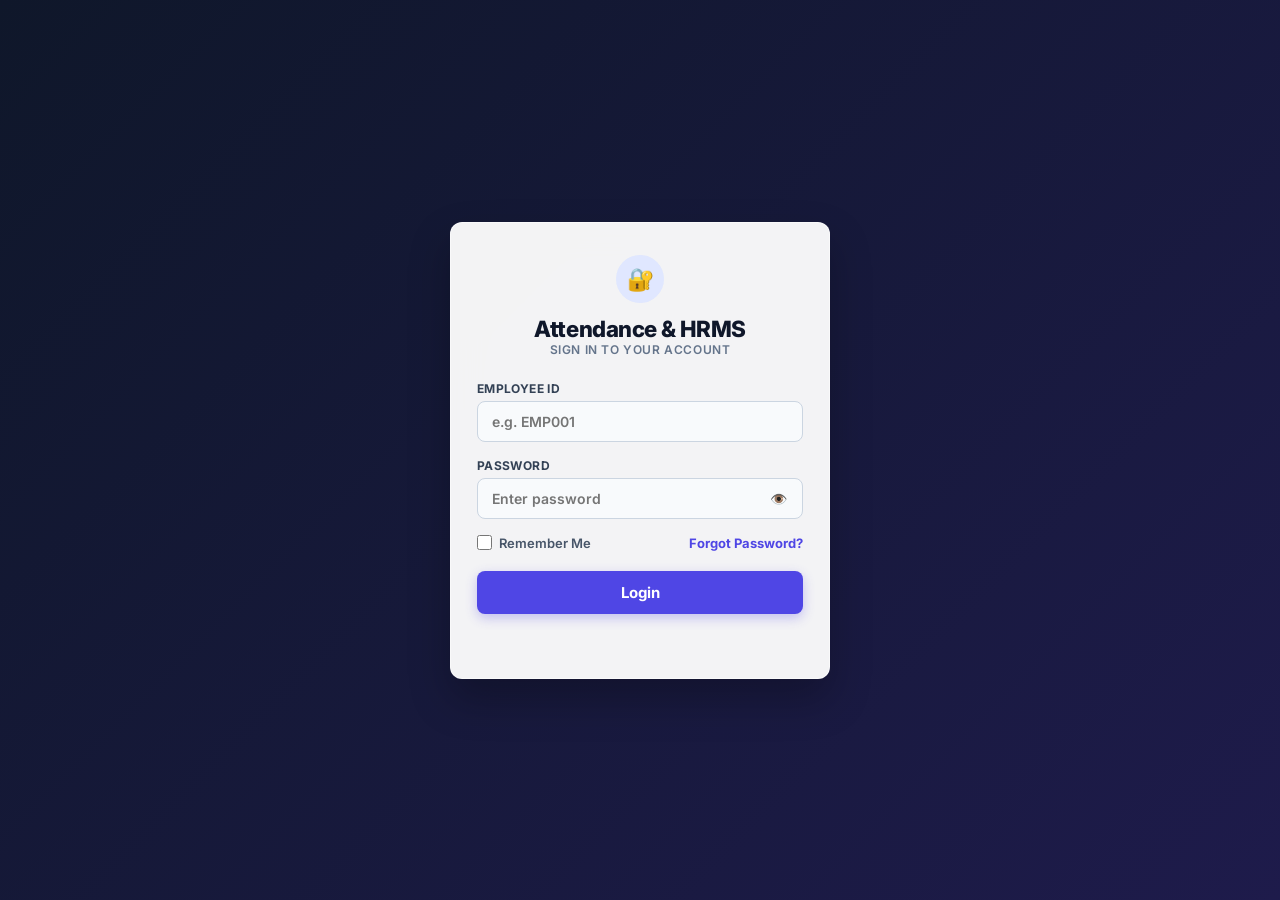
==== admin.html @ 5db26d99 "Update admin.html" ====
<!DOCTYPE html>
<html lang="en">
<head>
<meta charset="UTF-8">
<meta name="viewport" content="width=device-width, initial-scale=1.0">
<title>Admin Panel</title>

<style>
*{ margin:0; padding:0; box-sizing:border-box; font-family:'Segoe UI',sans-serif; }
html{ height:100%; background:#d7b8ff; }
body{
    min-height:100vh;
    display:flex;
    flex-direction:column;
    align-items:center;
    background: linear-gradient(135deg, #d7b8ff, #d8f8d8, #fff0c4);
    background-size: 200% 200%;
    animation: gradientMove 15s ease infinite;
    padding:20px;
}
@keyframes gradientMove {
    0% { background-position: 0% 50%; }
    50% { background-position: 100% 50%; }
    100% { background-position: 0% 50%; }
}

.top-nav {
    width: 100%;
    max-width: 1200px;
    margin: 0 auto 10px;
    display: flex;
    justify-content: center;
    gap: 12px;
    flex-wrap: wrap;
}
.top-nav a {
    text-decoration: none;
    padding: 10px 22px;
    border-radius: 8px;
    font-weight: 700;
    font-size: 15px;
    color: #13004a;
    background: rgba(255,255,255,0.5);
    border: 1px solid rgba(255,255,255,0.6);
}
.top-nav a.active, .top-nav a:hover { background: #13004a; color: #fff; }

.user-badge{
    text-align:center;
    max-width:1200px;
    margin:0 auto 14px;
    font-size:13px;
    font-weight:700;
    color:#13004a;
}
.logout-btn{
    margin-left:10px;
    background:#b71c1c;
    color:#fff;
    border:none;
    padding:5px 14px;
    border-radius:8px;
    font-weight:700;
    font-size:12px;
    cursor:pointer;
}
.logout-btn:hover{ background:#8e1515; }

.container{
    width:100%;
    max-width:1300px;
    background:rgba(255,255,255,0.22);
    backdrop-filter:blur(10px);
    -webkit-backdrop-filter:blur(10px);
    border:1px solid rgba(255,255,255,0.3);
    border-radius:12px;
    padding:30px;
    box-shadow:0 15px 35px rgba(0,0,0,0.1);
}

.title-row{
    display:flex;
    justify-content:space-between;
    align-items:center;
    flex-wrap:wrap;
    gap:12px;
    margin-bottom:22px;
}
.title{ font-size:2.2rem; font-weight:800; color:#13004a; }

.action-btns{ display:flex; gap:10px; flex-wrap:wrap; }
.action-btns button{
    background:rgba(255,255,255,0.6);
    border:1px solid rgba(255,255,255,0.8);
    color:#13004a;
    padding:9px 16px;
    border-radius:8px;
    font-weight:700;
    font-size:13px;
    cursor:pointer;
}
.action-btns button:hover{ background:rgba(255,255,255,0.9); }

.card{
    background: rgba(255,255,255,0.62);
    border-radius: 10px;
    padding: 18px;
    border: 1px solid rgba(255,255,255,0.4);
    margin-bottom: 18px;
}

.filter-row{
    display:flex;
    gap:14px;
    flex-wrap:wrap;
    align-items:end;
}
.filter-row .filter-field{ flex:1; min-width:180px; }
.filter-row label{ display:block; font-size:12px; font-weight:700; color:#4a4a63; margin-bottom:5px; }
.filter-row input{
    width:100%;
    background: rgba(255,255,255,0.75);
    border: 1px solid rgba(255,255,255,0.85);
    border-radius: 8px;
    padding: 10px 14px;
    font-size: 14px;
    font-weight:600;
    font-family:inherit;
}

.table-card{ padding:0; overflow:hidden; }
.table-wrap{ overflow-x:auto; padding: 14px 0 0; border-radius:8px; }
table{ width:100%; border-collapse:collapse; min-width:900px; border-radius:8px; }
thead tr{ background:#13004a; }
thead th{ color:#fff; font-size:12px; text-align:left; padding:12px 14px; white-space:nowrap; }
tbody td{ padding:10px 14px; font-size:13px; font-weight:600; color:#222; border-bottom:1px solid rgba(0,0,0,0.06); white-space:nowrap; }
tbody tr:hover{ background:rgba(255,255,255,0.5); }

.status-pill{ display:inline-block; padding:4px 12px; border-radius:8px; font-size:11px; font-weight:700; color:#fff; }
.status-pill.Present{ background:#2e7d32; }
.status-pill.Absent{ background:#d32f2f; }
.status-pill.Leave{ background:#ef6c00; }
.status-pill.Half-Day{ background:#0080ff; }
.status-pill.Holiday{ background:#6a1b9a; }
.status-pill.Week-off{ background:#0097a7; }

.row-btn{
    border:none;
    padding:6px 12px;
    border-radius:6px;
    font-size:11px;
    font-weight:700;
    cursor:pointer;
    margin-right:6px;
}
.row-btn.edit{ background:#0288d1; color:#fff; }
.row-btn.delete{ background:#c62828; color:#fff; }
.row-btn.edit:hover{ background:#01579b; }
.row-btn.delete:hover{ background:#8e0000; }

.state-msg{ text-align:center; padding:40px 10px; font-size:15px; font-weight:700; color:#4a4a63; }
.state-msg.error{ color:#b71c1c; }

.modal-overlay{
    display:none;
    position:fixed; inset:0;
    background:rgba(0,0,0,0.45);
    align-items:center; justify-content:center;
    z-index:100;
    padding:20px;
}
.modal-overlay.open{ display:flex; }
.modal-box{
    background:#fff;
    border-radius:12px;
    padding:26px;
    width:100%;
    max-width:420px;
    box-shadow:0 20px 50px rgba(0,0,0,0.3);
}
.modal-box h3{ color:#13004a; margin-bottom:16px; }
.modal-field{ margin-bottom:14px; }
.modal-field label{ display:block; font-size:12px; font-weight:700; color:#4a4a63; margin-bottom:5px; }
.modal-field select, .modal-field input{
    width:100%;
    padding:10px 12px;
    border-radius:8px;
    border:1px solid #ccc;
    font-size:14px;
    font-family:inherit;
}
.modal-btns{ display:flex; gap:10px; margin-top:18px; }
.modal-btns button{
    flex:1;
    padding:11px;
    border-radius:8px;
    border:none;
    font-weight:700;
    cursor:pointer;
}
.modal-btns .save-btn{ background:#13004a; color:#fff; }
.modal-btns .cancel-btn{ background:#eee; color:#333; }

@media print{
    .top-nav, .user-badge, .action-btns, .filter-row, .row-btn { display:none !important; }
    body{ background:#fff !important; animation:none; }
    .container{ background:#fff !important; backdrop-filter:none; box-shadow:none; }
}
</style>
</head>
<body>

<script src="auth.js"></script>
<script>
    const hrmsSession = hrmsRequireAuth(true);
</script>

<div class="top-nav">
    <a href="index.html">📝 Attendance Entry</a>
    <a href="history.html">📊 Attendance History</a>
    <a href="dashboard.html">🏠 Dashboard</a>
    <a href="profile.html">扰 Profile</a>
    <a href="admin.html" class="active admin-only">🛡️ Admin Panel</a>
</div>
<div id="userBadge" class="user-badge"></div>

<div class="container">
    <div class="title-row">
        <div class="title">Admin Panel — Complete Attendance</div>
        <div class="action-btns">
            <button onclick="loadAllRecords()">🔄 Refresh</button>
            <button onclick="downloadExcel()">⬇️ Download Excel</button>
            <button onclick="window.print()">🖨️ Download PDF</button>
        </div>
    </div>

    <div class="card">
        <div class="filter-row">
            <div class="filter-field">
                <label>Search Employee (Name or ID)</label>
                <input type="text" id="searchInput" placeholder="e.g. EMP001 or Rahul">
            </div>
            <div class="filter-field">
                <label>📅 Date</label>
                <input type="date" id="dateFilter">
            </div>
            <div class="filter-field">
                <label>📆 Month</label>
                <input type="month" id="monthFilter">
            </div>
        </div>
    </div>

    <div class="card table-card">
        <div id="stateMsg" class="state-msg">Loading attendance records...</div>
        <div class="table-wrap" id="tableWrap" style="display:none;">
            <table>
                <thead>
                    <tr>
                        <th>Date</th><th>Employee</th><th>Status</th><th>In</th><th>Out</th>
                        <th>Hours</th><th>OT</th><th>Late</th><th>Remarks</th><th>Actions</th>
                    </tr>
                </thead>
                <tbody id="tableBody"></tbody>
            </table>
        </div>
    </div>
</div>

<div class="modal-overlay" id="editModal">
    <div class="modal-box">
        <h3>Edit Attendance</h3>
        <div class="modal-field">
            <label>Status</label>
            <select id="editStatus">
                <option>Present</option>
                <option>Absent</option>
                <option>Leave</option>
                <option>Half-Day</option>
                <option>Week-off</option>
                <option>Holiday</option>
            </select>
        </div>
        <div class="modal-field">
            <label>In Time (e.g. 09:30 AM)</label>
            <input type="text" id="editInTime" placeholder="09:30 AM">
        </div>
        <div class="modal-field">
            <label>Out Time (e.g. 06:30 PM)</label>
            <input type="text" id="editOutTime" placeholder="06:30 PM">
        </div>
        <div class="modal-field">
            <label>Remarks</label>
            <input type="text" id="editRemarks" placeholder="Optional">
        </div>
        <div class="modal-btns">
            <button class="cancel-btn" onclick="closeEditModal()">Cancel</button>
            <button class="save-btn" onclick="saveEdit()">Save Changes</button>
        </div>
    </div>
</div>

<script>
const APPS_SCRIPT_URL = "https://script.google.com/macros/s/AKfycbzba_45MV6qR9dJ3zSS9dH78zJ_b9AqqhjPbzmgHk9XsQrr--raUmehkkiyspnOs6pSBw/exec";

let allRecords = [];
let editingRecordId = null;

function loadAllRecords(){
    const stateMsg = document.getElementById('stateMsg');
    const tableWrap = document.getElementById('tableWrap');

    if(!APPS_SCRIPT_URL || APPS_SCRIPT_URL.includes("PASTE_YOUR")){
        stateMsg.textContent = "Apps Script URL set nahi hai — admin.html ke top mein APPS_SCRIPT_URL update karo.";
        stateMsg.classList.add('error');
        stateMsg.style.display = 'block';
        tableWrap.style.display = 'none';
        return;
    }

    stateMsg.textContent = "Loading attendance records...";
    stateMsg.classList.remove('error');
    stateMsg.style.display = 'block';
    tableWrap.style.display = 'none';

    fetch(`${APPS_SCRIPT_URL}?action=list`)
        .then(res => res.json())
        .then(json => {
            if(json.result !== "success") throw new Error(json.message || "Unknown error");
            allRecords = json.records || [];
            applyFilters();
        })
        .catch(err => {
            stateMsg.textContent = "❌ Data load nahi ho paya.";
            stateMsg.classList.add('error');
            stateMsg.style.display = 'block';
            tableWrap.style.display = 'none';
            console.error(err);
        });
}

function ddmmyyyyToISO(str){
    if(!str) return "";
    const parts = str.split('-');
    if(parts.length !== 3) return "";
    return `${parts[2]}-${parts[1]}-${parts[0]}`;
}

function applyFilters(){
    const search = document.getElementById('searchInput').value.trim().toLowerCase();
    const dateFilterVal = document.getElementById('dateFilter').value;
    const monthFilterVal = document.getElementById('monthFilter').value;

    const filtered = allRecords.filter(r => {
        const isoDate = ddmmyyyyToISO(r.date);
        if(search){
            const hay = `${r.employeeId} ${r.employeeName}`.toLowerCase();
            if(!hay.includes(search)) return false;
        }
        if(dateFilterVal && isoDate !== dateFilterVal) return false;
        if(monthFilterVal && !isoDate.startsWith(monthFilterVal)) return false;
        return true;
    });

    renderTable(filtered);
}

function renderTable(records){
    const stateMsg = document.getElementById('stateMsg');
    const tableWrap = document.getElementById('tableWrap');
    const tbody = document.getElementById('tableBody');

    if(records.length === 0){
        stateMsg.textContent = "Koi record nahi mila.";
        stateMsg.classList.remove('error');
        stateMsg.style.display = 'block';
        tableWrap.style.display = 'none';
        return;
    }

    stateMsg.style.display = 'none';
    tableWrap.style.display = 'block';

    const sorted = [...records].sort((a,b) => ddmmyyyyToISO(b.date).localeCompare(ddmmyyyyToISO(a.date)));

    tbody.innerHTML = sorted.map(r => {
        const statusClass = (r.status || "").replace('/', '-');
        return `<tr>
            <td>${r.date || '-'}</td>
            <td>${r.employeeName || '-'} <span style="opacity:.6;">(${r.employeeId || '-'})</span></td>
            <td><span class="status-pill ${statusClass}">${r.status || '-'}</span></td>
            <td>${r.inTime || '-'}</td>
            <td>${r.outTime || '-'}</td>
            <td>${r.workingHours || 0}</td>
            <td>${r.overtime || 0}</td>
            <td>${r.lateMinutes || 0}</td>
            <td>${r.remarks || '-'}</td>
            <td>
                <button class="row-btn edit" onclick="openEditModal('${r.recordId}')">Edit</button>
                <button class="row-btn delete" onclick="deleteRecord('${r.recordId}')">Delete</button>
            </td>
        </tr>`;
    }).join('');
}

function openEditModal(recordId){
    const rec = allRecords.find(r => r.recordId === recordId);
    if(!rec) return;
    editingRecordId = recordId;
    document.getElementById('editStatus').value = rec.status || "Present";
    document.getElementById('editInTime').value = rec.inTime || "";
    document.getElementById('editOutTime').value = rec.outTime || "";
    document.getElementById('editRemarks').value = rec.remarks || "";
    document.getElementById('editModal').classList.add('open');
}

function closeEditModal(){
    document.getElementById('editModal').classList.remove('open');
    editingRecordId = null;
}

function saveEdit(){
    const password = prompt("Confirm your Admin password to save changes:");
    if(!password) return;

    const payload = {
        action: 'updateAttendance',
        recordId: editingRecordId,
        status: document.getElementById('editStatus').value,
        inTime: document.getElementById('editInTime').value.trim(),
        outTime: document.getElementById('editOutTime').value.trim(),
        remarks: document.getElementById('editRemarks').value.trim(),
        requesterId: hrmsSession.employeeId,
        requesterPassword: password
    };

    fetch(APPS_SCRIPT_URL, { method: 'POST', body: JSON.stringify(payload) })
        .then(res => res.json())
        .then(json => {
            if(json.result !== "success"){
                alert(json.message || "Update failed");
                return;
            }
            closeEditModal();
            loadAllRecords();
        })
        .catch(err => { alert("Request failed — check internet/URL."); console.error(err); });
}

function deleteRecord(recordId){
    if(!confirm("Ye attendance record permanently delete karna hai?")) return;
    const password = prompt("Confirm your Admin password to delete:");
    if(!password) return;

    const payload = {
        action: 'deleteAttendance',
        recordId: recordId,
        requesterId: hrmsSession.employeeId,
        requesterPassword: password
    };

    fetch(APPS_SCRIPT_URL, { method: 'POST', body: JSON.stringify(payload) })
        .then(res => res.json())
        .then(json => {
            if(json.result !== "success"){
                alert(json.message || "Delete failed");
                return;
            }
            loadAllRecords();
        })
        .catch(err => { alert("Request failed — check internet/URL."); console.error(err); });
}

function downloadExcel(){
    const headers = ["Date","Employee ID","Employee Name","Status","In Time","Out Time","Working Hours","OT","Late (min)","Remarks"];
    const rows = allRecords.map(r => [r.date, r.employeeId, r.employeeName, r.status, r.inTime, r.outTime, r.workingHours, r.overtime, r.lateMinutes, r.remarks]);

    let csv = headers.join(",") + "\n";
    rows.forEach(row => {
        csv += row.map(v => `"${(v ?? '').toString().replace(/"/g,'""')}"`).join(",") + "\n";
    });

    const blob = new Blob([csv], { type: 'text/csv;charset=utf-8;' });
    const link = document.createElement('a');
    link.href = URL.createObjectURL(blob);
    link.download = `attendance_export_${new Date().toISOString().slice(0,10)}.csv`;
    link.click();
}

document.getElementById('searchInput').addEventListener('input', applyFilters);
document.getElementById('dateFilter').addEventListener('change', applyFilters);
document.getElementById('monthFilter').addEventListener('change', applyFilters);

if(hrmsSession) loadAllRecords();
</script>

</body>
</html>
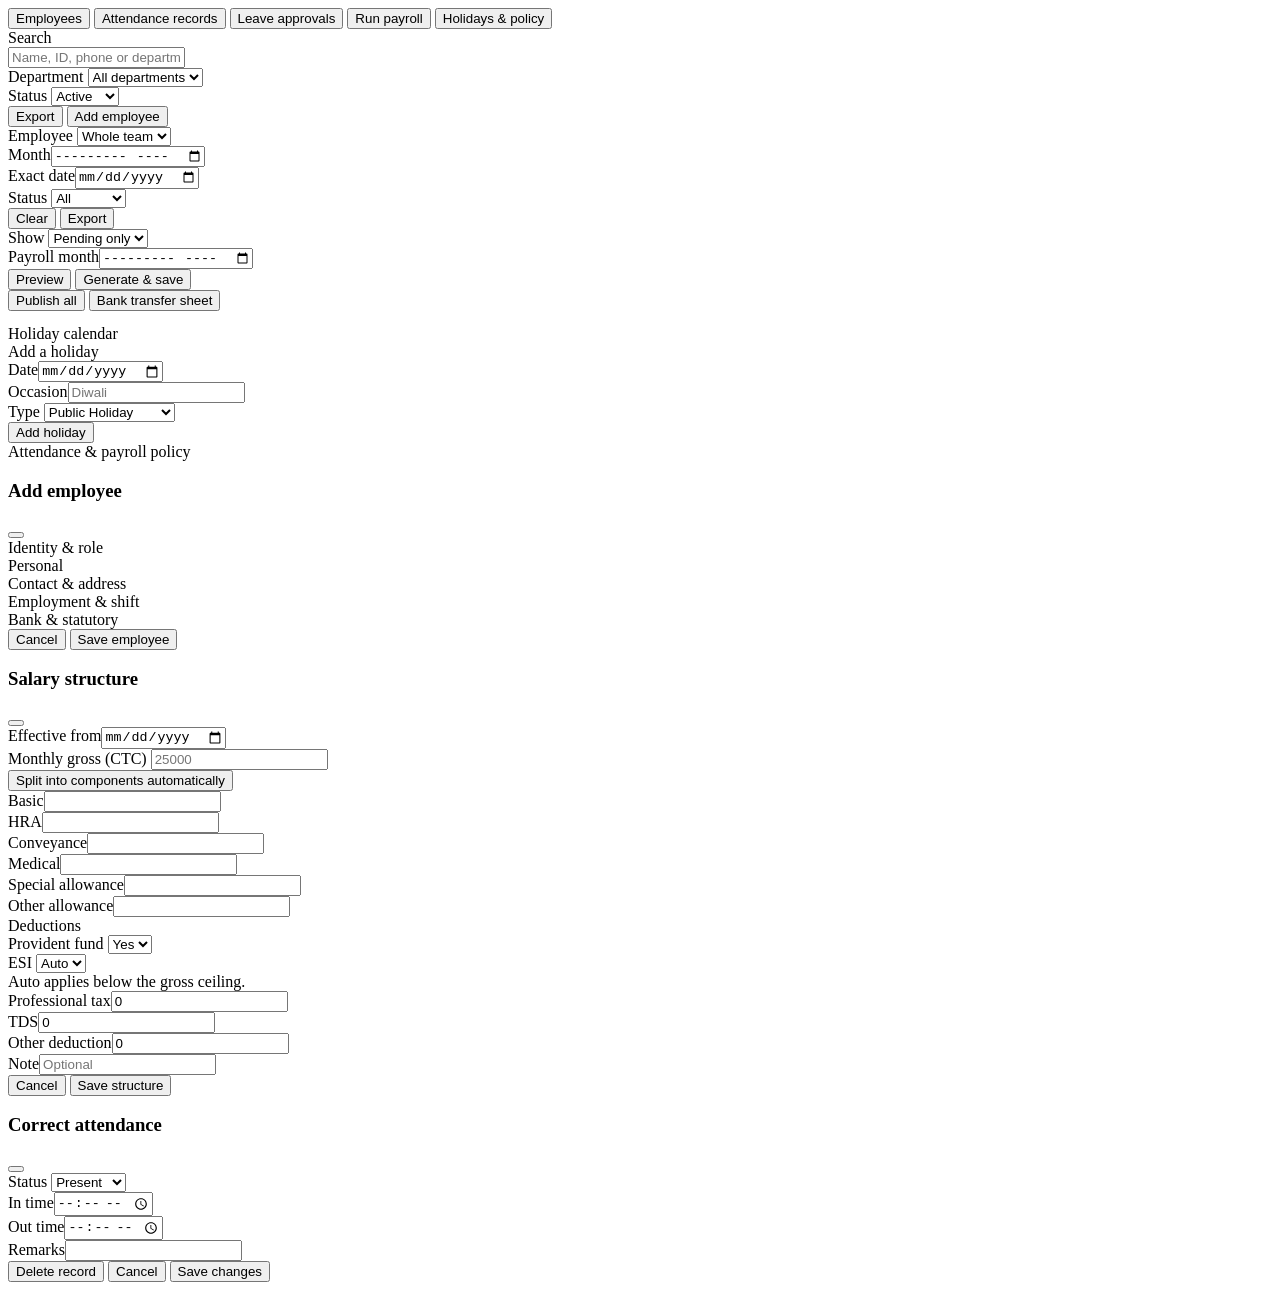
==== commit e659aaf7: "Add files via upload" ====
--- a/admin.html
+++ b/admin.html
@@ -2,497 +2,909 @@
 <html lang="en">
 <head>
 <meta charset="UTF-8">
-<meta name="viewport" content="width=device-width, initial-scale=1.0">
-<title>Admin Panel</title>
-
-<style>
-*{ margin:0; padding:0; box-sizing:border-box; font-family:'Segoe UI',sans-serif; }
-html{ height:100%; background:#d7b8ff; }
-body{
-    min-height:100vh;
-    display:flex;
-    flex-direction:column;
-    align-items:center;
-    background: linear-gradient(135deg, #d7b8ff, #d8f8d8, #fff0c4);
-    background-size: 200% 200%;
-    animation: gradientMove 15s ease infinite;
-    padding:20px;
-}
-@keyframes gradientMove {
-    0% { background-position: 0% 50%; }
-    50% { background-position: 100% 50%; }
-    100% { background-position: 0% 50%; }
-}
-
-.top-nav {
-    width: 100%;
-    max-width: 1200px;
-    margin: 0 auto 10px;
-    display: flex;
-    justify-content: center;
-    gap: 12px;
-    flex-wrap: wrap;
-}
-.top-nav a {
-    text-decoration: none;
-    padding: 10px 22px;
-    border-radius: 8px;
-    font-weight: 700;
-    font-size: 15px;
-    color: #13004a;
-    background: rgba(255,255,255,0.5);
-    border: 1px solid rgba(255,255,255,0.6);
-}
-.top-nav a.active, .top-nav a:hover { background: #13004a; color: #fff; }
-
-.user-badge{
-    text-align:center;
-    max-width:1200px;
-    margin:0 auto 14px;
-    font-size:13px;
-    font-weight:700;
-    color:#13004a;
-}
-.logout-btn{
-    margin-left:10px;
-    background:#b71c1c;
-    color:#fff;
-    border:none;
-    padding:5px 14px;
-    border-radius:8px;
-    font-weight:700;
-    font-size:12px;
-    cursor:pointer;
-}
-.logout-btn:hover{ background:#8e1515; }
-
-.container{
-    width:100%;
-    max-width:1300px;
-    background:rgba(255,255,255,0.22);
-    backdrop-filter:blur(10px);
-    -webkit-backdrop-filter:blur(10px);
-    border:1px solid rgba(255,255,255,0.3);
-    border-radius:12px;
-    padding:30px;
-    box-shadow:0 15px 35px rgba(0,0,0,0.1);
-}
-
-.title-row{
-    display:flex;
-    justify-content:space-between;
-    align-items:center;
-    flex-wrap:wrap;
-    gap:12px;
-    margin-bottom:22px;
-}
-.title{ font-size:2.2rem; font-weight:800; color:#13004a; }
-
-.action-btns{ display:flex; gap:10px; flex-wrap:wrap; }
-.action-btns button{
-    background:rgba(255,255,255,0.6);
-    border:1px solid rgba(255,255,255,0.8);
-    color:#13004a;
-    padding:9px 16px;
-    border-radius:8px;
-    font-weight:700;
-    font-size:13px;
-    cursor:pointer;
-}
-.action-btns button:hover{ background:rgba(255,255,255,0.9); }
-
-.card{
-    background: rgba(255,255,255,0.62);
-    border-radius: 10px;
-    padding: 18px;
-    border: 1px solid rgba(255,255,255,0.4);
-    margin-bottom: 18px;
-}
-
-.filter-row{
-    display:flex;
-    gap:14px;
-    flex-wrap:wrap;
-    align-items:end;
-}
-.filter-row .filter-field{ flex:1; min-width:180px; }
-.filter-row label{ display:block; font-size:12px; font-weight:700; color:#4a4a63; margin-bottom:5px; }
-.filter-row input{
-    width:100%;
-    background: rgba(255,255,255,0.75);
-    border: 1px solid rgba(255,255,255,0.85);
-    border-radius: 8px;
-    padding: 10px 14px;
-    font-size: 14px;
-    font-weight:600;
-    font-family:inherit;
-}
-
-.table-card{ padding:0; overflow:hidden; }
-.table-wrap{ overflow-x:auto; padding: 14px 0 0; border-radius:8px; }
-table{ width:100%; border-collapse:collapse; min-width:900px; border-radius:8px; }
-thead tr{ background:#13004a; }
-thead th{ color:#fff; font-size:12px; text-align:left; padding:12px 14px; white-space:nowrap; }
-tbody td{ padding:10px 14px; font-size:13px; font-weight:600; color:#222; border-bottom:1px solid rgba(0,0,0,0.06); white-space:nowrap; }
-tbody tr:hover{ background:rgba(255,255,255,0.5); }
-
-.status-pill{ display:inline-block; padding:4px 12px; border-radius:8px; font-size:11px; font-weight:700; color:#fff; }
-.status-pill.Present{ background:#2e7d32; }
-.status-pill.Absent{ background:#d32f2f; }
-.status-pill.Leave{ background:#ef6c00; }
-.status-pill.Half-Day{ background:#0080ff; }
-.status-pill.Holiday{ background:#6a1b9a; }
-.status-pill.Week-off{ background:#0097a7; }
-
-.row-btn{
-    border:none;
-    padding:6px 12px;
-    border-radius:6px;
-    font-size:11px;
-    font-weight:700;
-    cursor:pointer;
-    margin-right:6px;
-}
-.row-btn.edit{ background:#0288d1; color:#fff; }
-.row-btn.delete{ background:#c62828; color:#fff; }
-.row-btn.edit:hover{ background:#01579b; }
-.row-btn.delete:hover{ background:#8e0000; }
-
-.state-msg{ text-align:center; padding:40px 10px; font-size:15px; font-weight:700; color:#4a4a63; }
-.state-msg.error{ color:#b71c1c; }
-
-.modal-overlay{
-    display:none;
-    position:fixed; inset:0;
-    background:rgba(0,0,0,0.45);
-    align-items:center; justify-content:center;
-    z-index:100;
-    padding:20px;
-}
-.modal-overlay.open{ display:flex; }
-.modal-box{
-    background:#fff;
-    border-radius:12px;
-    padding:26px;
-    width:100%;
-    max-width:420px;
-    box-shadow:0 20px 50px rgba(0,0,0,0.3);
-}
-.modal-box h3{ color:#13004a; margin-bottom:16px; }
-.modal-field{ margin-bottom:14px; }
-.modal-field label{ display:block; font-size:12px; font-weight:700; color:#4a4a63; margin-bottom:5px; }
-.modal-field select, .modal-field input{
-    width:100%;
-    padding:10px 12px;
-    border-radius:8px;
-    border:1px solid #ccc;
-    font-size:14px;
-    font-family:inherit;
-}
-.modal-btns{ display:flex; gap:10px; margin-top:18px; }
-.modal-btns button{
-    flex:1;
-    padding:11px;
-    border-radius:8px;
-    border:none;
-    font-weight:700;
-    cursor:pointer;
-}
-.modal-btns .save-btn{ background:#13004a; color:#fff; }
-.modal-btns .cancel-btn{ background:#eee; color:#333; }
-
-@media print{
-    .top-nav, .user-badge, .action-btns, .filter-row, .row-btn { display:none !important; }
-    body{ background:#fff !important; animation:none; }
-    .container{ background:#fff !important; backdrop-filter:none; box-shadow:none; }
-}
-</style>
+<meta name="viewport" content="width=device-width, initial-scale=1">
+<title>Administration — OmNettwear HRMS</title>
+<link rel="preconnect" href="https://fonts.gstatic.com" crossorigin>
+<link href="https://fonts.googleapis.com/css2?family=Inter:wght@400;500;600;700&family=Plus+Jakarta+Sans:wght@600;700;800&family=IBM+Plex+Mono:wght@400;500;600&display=swap" rel="stylesheet">
+<link rel="stylesheet" href="assets/app.css">
 </head>
 <body>
 
-<script src="auth.js"></script>
+<div id="pageContent">
+  <div class="card">
+    <div class="tabs" id="tabs">
+      <button data-tab="people" class="active">Employees</button>
+      <button data-tab="records">Attendance records</button>
+      <button data-tab="approvals">Leave approvals <span class="count" id="apprCount" hidden></span></button>
+      <button data-tab="payrun">Run payroll</button>
+      <button data-tab="company">Holidays & policy</button>
+    </div>
+
+    <!-- ============ EMPLOYEES ============ -->
+    <div class="tab-panel active" id="tab-people">
+      <div class="card-body" style="border-bottom:1px solid var(--line)">
+        <div class="filters">
+          <div class="field" style="margin:0">
+            <label for="pSearch">Search</label>
+            <div class="search-box"><span id="pSearchIcon"></span>
+              <input type="text" id="pSearch" placeholder="Name, ID, phone or department"></div>
+          </div>
+          <div class="field" style="margin:0">
+            <label for="pDept">Department</label>
+            <select id="pDept"><option value="">All departments</option></select>
+          </div>
+          <div class="field" style="margin:0">
+            <label for="pStatus">Status</label>
+            <select id="pStatus"><option value="Active">Active</option><option value="Inactive">Inactive</option><option value="">All</option></select>
+          </div>
+          <div class="actions">
+            <button class="btn" id="pExport">Export</button>
+            <button class="btn btn-primary" id="pAdd">Add employee</button>
+          </div>
+        </div>
+      </div>
+      <div class="card-body tight" id="peopleList"></div>
+    </div>
+
+    <!-- ============ RECORDS ============ -->
+    <div class="tab-panel" id="tab-records">
+      <div class="card-body" style="border-bottom:1px solid var(--line)">
+        <div class="filters">
+          <div class="field" style="margin:0"><label for="rEmp">Employee</label>
+            <select id="rEmp"><option value="">Whole team</option></select></div>
+          <div class="field" style="margin:0"><label for="rMonth">Month</label><input type="month" id="rMonth"></div>
+          <div class="field" style="margin:0"><label for="rDate">Exact date</label><input type="date" id="rDate"></div>
+          <div class="field" style="margin:0"><label for="rStatus">Status</label>
+            <select id="rStatus"><option value="">All</option><option>Present</option><option>Half-Day</option>
+              <option>Leave</option><option>Absent</option><option>Holiday</option><option>Week-off</option></select></div>
+          <div class="actions">
+            <button class="btn" id="rClear">Clear</button>
+            <button class="btn" id="rExport">Export</button>
+          </div>
+        </div>
+      </div>
+      <div class="card-body tight" id="recordsList"></div>
+    </div>
+
+    <!-- ============ APPROVALS ============ -->
+    <div class="tab-panel" id="tab-approvals">
+      <div class="card-body" style="border-bottom:1px solid var(--line)">
+        <div class="filters">
+          <div class="field" style="margin:0"><label for="aStatus">Show</label>
+            <select id="aStatus"><option value="Pending">Pending only</option><option value="">Everything</option>
+              <option>Approved</option><option>Rejected</option><option>Cancelled</option></select></div>
+        </div>
+      </div>
+      <div class="card-body tight" id="approvalsList"></div>
+    </div>
+
+    <!-- ============ PAYROLL ============ -->
+    <div class="tab-panel" id="tab-payrun">
+      <div class="card-body" style="border-bottom:1px solid var(--line)">
+        <div class="filters">
+          <div class="field" style="margin:0"><label for="payMonth">Payroll month</label><input type="month" id="payMonth"></div>
+          <div class="actions">
+            <button class="btn" id="payPreview">Preview</button>
+            <button class="btn btn-primary" id="payRun">Generate & save</button>
+          </div>
+          <div class="actions">
+            <button class="btn" id="payPublish">Publish all</button>
+            <button class="btn" id="payBank">Bank transfer sheet</button>
+          </div>
+        </div>
+        <div id="payNote" style="margin-top:14px"></div>
+      </div>
+      <div class="card-body tight" id="payList"></div>
+    </div>
+
+    <!-- ============ COMPANY ============ -->
+    <div class="tab-panel" id="tab-company">
+      <div class="card-body">
+        <div class="grid g-2fr1">
+          <div>
+            <div class="section-title" id="holHead">Holiday calendar</div>
+            <div id="holList"></div>
+          </div>
+          <div>
+            <div class="section-title" id="addHolHead">Add a holiday</div>
+            <div class="field"><label for="holDate">Date</label><input type="date" id="holDate"></div>
+            <div class="field"><label for="holName">Occasion</label><input type="text" id="holName" placeholder="Diwali"></div>
+            <div class="field"><label for="holType">Type</label>
+              <select id="holType"><option>Public Holiday</option><option>Festival</option><option>Restricted Holiday</option><option>Store Closed</option></select></div>
+            <button class="btn btn-primary btn-block" id="holAdd">Add holiday</button>
+          </div>
+        </div>
+        <div class="section-title" id="polHead">Attendance & payroll policy</div>
+        <div id="setList"></div>
+      </div>
+    </div>
+  </div>
+</div>
+
+<!-- ============ EMPLOYEE DIALOG ============ -->
+<div class="overlay" id="empDialog">
+  <div class="dialog wide">
+    <div class="dialog-head"><h3 id="empDlgTitle">Add employee</h3>
+      <button class="btn btn-ghost btn-icon close" id="empClose"></button></div>
+    <div class="dialog-body">
+      <div class="section-title" style="margin-top:0">Identity & role</div>
+      <div class="form-grid g3" id="grpIdentity"></div>
+      <div class="section-title">Personal</div>
+      <div class="form-grid g3" id="grpPersonal"></div>
+      <div class="section-title">Contact & address</div>
+      <div class="form-grid g3" id="grpContact"></div>
+      <div class="section-title">Employment & shift</div>
+      <div class="form-grid g3" id="grpWork"></div>
+      <div class="section-title">Bank & statutory</div>
+      <div class="form-grid g3" id="grpBank"></div>
+      <div id="empDlgMsg"></div>
+    </div>
+    <div class="dialog-foot">
+      <button class="btn" id="empCancel">Cancel</button>
+      <button class="btn btn-primary" id="empSave">Save employee</button>
+    </div>
+  </div>
+</div>
+
+<!-- ============ SALARY DIALOG ============ -->
+<div class="overlay" id="salDialog">
+  <div class="dialog">
+    <div class="dialog-head"><h3 id="salTitle">Salary structure</h3>
+      <button class="btn btn-ghost btn-icon close" id="salClose"></button></div>
+    <div class="dialog-body">
+      <div class="form-grid">
+        <div class="field"><label for="sEff">Effective from</label><input type="date" id="sEff"></div>
+        <div class="field"><label for="sCtc">Monthly gross (CTC)</label>
+          <input type="number" id="sCtc" placeholder="25000">
+          <div class="hint"><button class="link-btn" id="sSplit">Split into components automatically</button></div></div>
+      </div>
+      <div class="form-grid g3">
+        <div class="field"><label for="sBasic">Basic</label><input type="number" id="sBasic"></div>
+        <div class="field"><label for="sHra">HRA</label><input type="number" id="sHra"></div>
+        <div class="field"><label for="sConv">Conveyance</label><input type="number" id="sConv"></div>
+        <div class="field"><label for="sMed">Medical</label><input type="number" id="sMed"></div>
+        <div class="field"><label for="sSpec">Special allowance</label><input type="number" id="sSpec"></div>
+        <div class="field"><label for="sOther">Other allowance</label><input type="number" id="sOther"></div>
+      </div>
+      <div id="salTotal"></div>
+      <div class="section-title">Deductions</div>
+      <div class="form-grid g3">
+        <div class="field"><label for="sPf">Provident fund</label>
+          <select id="sPf"><option>Yes</option><option>No</option></select></div>
+        <div class="field"><label for="sEsi">ESI</label>
+          <select id="sEsi"><option>Auto</option><option>No</option></select>
+          <div class="hint">Auto applies below the gross ceiling.</div></div>
+        <div class="field"><label for="sPt">Professional tax</label><input type="number" id="sPt" value="0"></div>
+        <div class="field"><label for="sTds">TDS</label><input type="number" id="sTds" value="0"></div>
+        <div class="field"><label for="sOd">Other deduction</label><input type="number" id="sOd" value="0"></div>
+        <div class="field"><label for="sNotes">Note</label><input type="text" id="sNotes" placeholder="Optional"></div>
+      </div>
+    </div>
+    <div class="dialog-foot">
+      <button class="btn" id="salCancel">Cancel</button>
+      <button class="btn btn-primary" id="salSave">Save structure</button>
+    </div>
+  </div>
+</div>
+
+<!-- ============ RECORD EDIT DIALOG ============ -->
+<div class="overlay" id="recDialog">
+  <div class="dialog narrow">
+    <div class="dialog-head"><h3>Correct attendance</h3>
+      <button class="btn btn-ghost btn-icon close" id="recClose"></button></div>
+    <div class="dialog-body">
+      <div id="recWho" class="banner info"></div>
+      <div class="field"><label for="recStatus">Status</label>
+        <select id="recStatus"><option>Present</option><option>Half-Day</option><option>Leave</option>
+          <option>Absent</option><option>Holiday</option><option>Week-off</option></select></div>
+      <div class="form-grid">
+        <div class="field"><label for="recIn">In time</label><input type="time" id="recIn"></div>
+        <div class="field"><label for="recOut">Out time</label><input type="time" id="recOut"></div>
+      </div>
+      <div class="field"><label for="recRemarks">Remarks</label><input type="text" id="recRemarks"></div>
+    </div>
+    <div class="dialog-foot">
+      <button class="btn btn-danger" id="recDelete" style="margin-right:auto">Delete record</button>
+      <button class="btn" id="recCancel">Cancel</button>
+      <button class="btn btn-primary" id="recSave">Save changes</button>
+    </div>
+  </div>
+</div>
+
+<script src="assets/app.js"></script>
 <script>
-    const hrmsSession = hrmsRequireAuth(true);
+const activeTab = new URLSearchParams(location.search).get('tab') || 'people';
+const session = mountShell({
+  page: activeTab, title: 'Administration',
+  sub: 'Employees, records, approvals and payroll', adminOnly: true
+});
+
+let employees = [], records = [], leaves = [], payslips = [], structures = [], holidays = [], config = {};
+let previewSlips = [], editingEmpId = null, editingRecord = null, salaryEmpId = null;
+
+/* ---------- tabs ---------- */
+const tabParam = activeTab;
+document.querySelectorAll('#tabs button').forEach(function (b) {
+  b.onclick = function () {
+    document.querySelectorAll('#tabs button').forEach(function (x) { x.classList.remove('active'); });
+    document.querySelectorAll('.tab-panel').forEach(function (x) { x.classList.remove('active'); });
+    b.classList.add('active');
+    el('tab-' + b.dataset.tab).classList.add('active');
+    history.replaceState(null, '', 'admin.html?tab=' + b.dataset.tab);
+  };
+});
+
+el('pSearchIcon').innerHTML = icon('search', 15);
+el('pAdd').innerHTML = icon('plus', 15) + 'Add employee';
+el('pExport').innerHTML = icon('download', 15) + 'Export';
+el('rExport').innerHTML = icon('download', 15) + 'Export';
+el('payPreview').innerHTML = icon('eye', 15) + 'Preview';
+el('payRun').innerHTML = icon('play', 15) + 'Generate & save';
+el('payPublish').innerHTML = icon('check', 15) + 'Publish all';
+el('payBank').innerHTML = icon('download', 15) + 'Bank transfer sheet';
+el('empClose').innerHTML = el('salClose').innerHTML = el('recClose').innerHTML = icon('x', 17);
+el('holHead').innerHTML = icon('sun', 13) + 'Holiday calendar';
+el('addHolHead').innerHTML = icon('plus', 13) + 'Add a holiday';
+el('polHead').innerHTML = icon('settings', 13) + 'Attendance & payroll policy';
+el('rMonth').value = currentYM();
+el('payMonth').value = currentYM();
+
+/* ================= EMPLOYEES ================= */
+
+const FIELDS = {
+  grpIdentity: [
+    ['employeeId', 'Employee ID', 'text', 1], ['name', 'Full name', 'text', 1],
+    ['role', 'Access level', 'select:Employee,HR,Admin'],
+    ['department', 'Department', 'text'], ['designation', 'Designation', 'text'],
+    ['status', 'Record status', 'select:Active,Inactive']
+  ],
+  grpPersonal: [
+    ['dateOfBirth', 'Date of birth', 'date'], ['gender', 'Gender', 'select:Male,Female,Other'],
+    ['bloodGroup', 'Blood group', 'select:A+,A-,B+,B-,O+,O-,AB+,AB-'],
+    ['maritalStatus', 'Marital status', 'select:Single,Married,Other'],
+    ['fatherSpouseName', "Father's / spouse's name", 'text'], ['photoUrl', 'Photo link', 'text']
+  ],
+  grpContact: [
+    ['email', 'Email', 'text'], ['phone', 'Phone', 'tel'],
+    ['emergencyContactName', 'Emergency contact', 'text'], ['emergencyContactPhone', 'Emergency phone', 'tel'],
+    ['addressLine1', 'Address line 1', 'text'], ['addressLine2', 'Address line 2', 'text'],
+    ['city', 'City', 'text'], ['state', 'State', 'text'], ['pincode', 'Pincode', 'text']
+  ],
+  grpWork: [
+    ['joiningDate', 'Date of joining', 'date'],
+    ['employmentType', 'Employment type', 'select:Full Time,Part Time,Contract,Probation,Intern'],
+    ['reportingManager', 'Reporting manager', 'text'],
+    ['shiftIn', 'Shift in', 'time'], ['shiftOut', 'Shift out', 'time'],
+    ['weeklyOff', 'Weekly off', 'select:Sunday,Monday,Tuesday,Wednesday,Thursday,Friday,Saturday'],
+    ['clAllotted', 'Casual leave / year', 'number'], ['slAllotted', 'Sick leave / year', 'number'],
+    ['elAllotted', 'Earned leave / year', 'number']
+  ],
+  grpBank: [
+    ['bankName', 'Bank name', 'text'], ['accountNumber', 'Account number', 'text'], ['ifsc', 'IFSC', 'text'],
+    ['pan', 'PAN', 'text'], ['aadhaar', 'Aadhaar', 'text'], ['uan', 'UAN (PF)', 'text'],
+    ['esicNumber', 'ESIC number', 'text']
+  ]
+};
+
+function buildForm() {
+  Object.keys(FIELDS).forEach(function (grp) {
+    el(grp).innerHTML = FIELDS[grp].map(function (f) {
+      const id = 'e_' + f[0];
+      let input;
+      if (String(f[2]).indexOf('select:') === 0) {
+        input = '<select id="' + id + '"><option value=""></option>' +
+          f[2].split(':')[1].split(',').map(function (o) { return '<option>' + o + '</option>'; }).join('') + '</select>';
+      } else {
+        input = '<input type="' + f[2] + '" id="' + id + '">';
+      }
+      return '<div class="field"><label for="' + id + '">' + esc(f[1]) +
+        (f[3] ? ' <span class="req">*</span>' : '') + '</label>' + input + '</div>';
+    }).join('');
+  });
+}
+buildForm();
+
+function allFields() {
+  return Object.keys(FIELDS).reduce(function (a, g) { return a.concat(FIELDS[g]); }, []);
+}
+
+function openEmpDialog(emp) {
+  editingEmpId = emp ? emp.employeeId : null;
+  el('empDlgTitle').textContent = emp ? 'Edit ' + emp.name : 'Add employee';
+  el('empDlgMsg').innerHTML = emp ? '' :
+    '<div class="banner info">' + icon('key', 17) +
+    '<div>The starting password is <b>Welcome@123</b>. Ask them to change it after the first sign in.</div></div>';
+
+  allFields().forEach(function (f) {
+    const node = el('e_' + f[0]);
+    let v = emp ? (emp[f[0]] === undefined ? '' : emp[f[0]]) : '';
+    if (f[2] === 'date' && v) v = dmyToISO(v);
+    if (f[2] === 'time' && v) v = to24h(v);
+    node.value = v === null || v === undefined ? '' : String(v);
+  });
+  el('e_employeeId').disabled = !!emp;
+  if (!emp) {
+    el('e_status').value = 'Active';
+    el('e_role').value = 'Employee';
+    el('e_weeklyOff').value = config.WEEKLY_OFF || 'Sunday';
+    el('e_employmentType').value = 'Full Time';
+    el('e_clAllotted').value = config.CL_PER_YEAR || 12;
+    el('e_slAllotted').value = config.SL_PER_YEAR || 6;
+    el('e_elAllotted').value = config.EL_PER_YEAR || 12;
+  }
+  openDialog('empDialog');
+}
+
+el('pAdd').onclick = function () { openEmpDialog(null); };
+el('empCancel').onclick = el('empClose').onclick = function () { closeDialog('empDialog'); };
+
+el('empSave').onclick = async function () {
+  const emp = {};
+  allFields().forEach(function (f) {
+    let v = el('e_' + f[0]).value.trim();
+    if (f[2] === 'date' && v) v = isoToDMY(v);
+    if (f[2] === 'time' && v) v = to12h(v);
+    emp[f[0]] = v;
+  });
+  if (!emp.employeeId || !emp.name) { toast('Employee ID and full name are required.', 'warn'); return; }
+
+  this.disabled = true;
+  this.textContent = 'Saving\u2026';
+  try {
+    const res = await apiPost('saveEmployee', { employee: emp });
+    toast(res.message, 'ok');
+    closeDialog('empDialog');
+    await loadAll();
+  } catch (e) { toast(e.message, 'bad'); }
+  this.disabled = false;
+  this.textContent = 'Save employee';
+};
+
+function structureOf(id) {
+  return structures.filter(function (s) { return String(s.employeeId).toLowerCase() === String(id).toLowerCase(); })
+    .sort(function (a, b) { return (dmyToISO(b.effectiveFrom) || '').localeCompare(dmyToISO(a.effectiveFrom) || ''); })[0];
+}
+
+function renderPeople() {
+  const q = el('pSearch').value.trim().toLowerCase();
+  const dept = el('pDept').value, stat = el('pStatus').value;
+  const rows = employees.filter(function (e) {
+    if (stat && String(e.status || 'Active') !== stat) return false;
+    if (dept && (e.department || '') !== dept) return false;
+    if (q && [e.name, e.employeeId, e.phone, e.department, e.designation].join(' ').toLowerCase().indexOf(q) === -1) return false;
+    return true;
+  });
+
+  if (!rows.length) {
+    el('peopleList').innerHTML = stateBlock('empty', 'No employees match', 'Adjust the filters, or add someone new.');
+    return;
+  }
+
+  el('peopleList').innerHTML = '<div class="table-wrap"><table><thead><tr>' +
+    '<th>Employee</th><th>Department</th><th>Joined</th><th>Contact</th><th class="num">Gross / month</th><th>Status</th><th></th>' +
+    '</tr></thead><tbody>' + rows.map(function (e) {
+      const s = structureOf(e.employeeId);
+      const gross = s ? (Number(s.basic || 0) + Number(s.hra || 0) + Number(s.conveyance || 0) +
+        Number(s.medical || 0) + Number(s.specialAllowance || 0) + Number(s.otherAllowance || 0)) || Number(s.ctcMonthly || 0) : 0;
+      return '<tr><td><div class="who-cell">' + avatarHtml(e, 'avatar sm') +
+        '<div><b>' + esc(e.name) + '</b><span>' + esc(e.employeeId) + ' \u00B7 ' + esc(e.role || 'Employee') + '</span></div></div></td>' +
+        '<td>' + esc(e.department || '\u2014') + '<div class="muted" style="font-size:11.5px">' + esc(e.designation || '') + '</div></td>' +
+        '<td class="mono" style="font-size:12.5px">' + (e.joiningDate ? esc(niceDate(e.joiningDate)) : '\u2014') + '</td>' +
+        '<td class="mono" style="font-size:12.5px">' + esc(e.phone || '\u2014') +
+        '<div class="muted" style="font-family:var(--font);font-size:11.5px">' + esc(e.city || '') + '</div></td>' +
+        '<td class="num mono">' + (gross ? money(gross) : '<span class="pill pill-Draft">Not set</span>') + '</td>' +
+        '<td>' + pill(e.status || 'Active') + '</td>' +
+        '<td><div class="row-actions">' +
+          '<button class="btn btn-sm" data-sal="' + esc(e.employeeId) + '" title="Salary structure">' + icon('wallet', 14) + '</button>' +
+          '<button class="btn btn-sm" data-edit="' + esc(e.employeeId) + '" title="Edit record">' + icon('pencil', 14) + '</button>' +
+          '<button class="btn btn-sm" data-pw="' + esc(e.employeeId) + '" title="Reset password">' + icon('key', 14) + '</button>' +
+        '</div></td></tr>';
+    }).join('') + '</tbody></table></div>';
+
+  document.querySelectorAll('[data-edit]').forEach(function (b) {
+    b.onclick = function () {
+      openEmpDialog(employees.filter(function (e) { return e.employeeId === b.dataset.edit; })[0]);
+    };
+  });
+  document.querySelectorAll('[data-sal]').forEach(function (b) {
+    b.onclick = function () { openSalary(b.dataset.sal); };
+  });
+  document.querySelectorAll('[data-pw]').forEach(function (b) {
+    b.onclick = async function () {
+      const yes = await confirmAction({
+        title: 'Reset this password?',
+        body: 'A new temporary password is generated and emailed if an address is on file.',
+        confirmLabel: 'Reset password'
+      });
+      if (!yes) return;
+      try {
+        const res = await apiPost('resetEmployeePassword', { employeeId: b.dataset.pw });
+        toast('New password: ' + res.tempPassword, 'ok');
+      } catch (e) { toast(e.message, 'bad'); }
+    };
+  });
+}
+
+el('pSearch').oninput = renderPeople;
+el('pDept').onchange = el('pStatus').onchange = renderPeople;
+el('pExport').onclick = function () {
+  downloadCSV('employees.csv',
+    [['Employee ID', 'Name', 'Role', 'Department', 'Designation', 'Joining Date', 'Phone', 'Email',
+      'City', 'Pincode', 'Employment Type', 'Weekly Off', 'Status']]
+      .concat(employees.map(function (e) {
+        return [e.employeeId, e.name, e.role, e.department, e.designation, e.joiningDate, e.phone,
+          e.email, e.city, e.pincode, e.employmentType, e.weeklyOff, e.status];
+      })));
+};
+
+/* ================= SALARY STRUCTURE ================= */
+
+function salaryInputs() { return ['sBasic', 'sHra', 'sConv', 'sMed', 'sSpec', 'sOther']; }
+
+function salTotal() {
+  const t = salaryInputs().reduce(function (a, id) { return a + (Number(el(id).value) || 0); }, 0);
+  el('salTotal').innerHTML = '<div class="banner ' + (t ? 'ok' : 'info') + '">' + icon('wallet', 17) +
+    '<div>Monthly gross of these components: <b>' + money(t) + '</b>' +
+    (Number(el('sCtc').value) && t !== Number(el('sCtc').value)
+      ? ' \u2014 that differs from the CTC you typed (' + money(el('sCtc').value) + ').' : '') + '</div></div>';
+}
+salaryInputs().concat(['sCtc']).forEach(function (id) { el(id).oninput = salTotal; });
+
+el('sSplit').onclick = function () {
+  const ctc = Number(el('sCtc').value) || 0;
+  if (!ctc) { toast('Type the monthly gross first.', 'warn'); return; }
+  const basic = Math.round(ctc * 0.5);
+  const hra = Math.round(basic * 0.4);
+  const conv = Math.min(1600, Math.max(0, ctc - basic - hra));
+  const med = Math.min(1250, Math.max(0, ctc - basic - hra - conv));
+  el('sBasic').value = basic; el('sHra').value = hra; el('sConv').value = conv;
+  el('sMed').value = med; el('sSpec').value = Math.max(0, ctc - basic - hra - conv - med);
+  el('sOther').value = 0;
+  salTotal();
+};
+
+function openSalary(id) {
+  salaryEmpId = id;
+  const emp = employees.filter(function (e) { return e.employeeId === id; })[0] || {};
+  el('salTitle').textContent = 'Salary structure \u00B7 ' + emp.name;
+  const s = structureOf(id);
+  el('sEff').value = s && s.effectiveFrom ? dmyToISO(s.effectiveFrom) : iso(new Date());
+  el('sCtc').value = s ? (s.ctcMonthly || '') : '';
+  el('sBasic').value = s ? (s.basic || '') : '';
+  el('sHra').value = s ? (s.hra || '') : '';
+  el('sConv').value = s ? (s.conveyance || '') : '';
+  el('sMed').value = s ? (s.medical || '') : '';
+  el('sSpec').value = s ? (s.specialAllowance || '') : '';
+  el('sOther').value = s ? (s.otherAllowance || '') : '';
+  el('sPf').value = s ? (s.pfApplicable || 'Yes') : 'Yes';
+  el('sEsi').value = s ? (s.esiApplicable || 'Auto') : 'Auto';
+  el('sPt').value = s ? (s.professionalTax || 0) : (config.PROFESSIONAL_TAX || 0);
+  el('sTds').value = s ? (s.tds || 0) : 0;
+  el('sOd').value = s ? (s.otherDeduction || 0) : 0;
+  el('sNotes').value = s ? (s.notes || '') : '';
+  salTotal();
+  openDialog('salDialog');
+}
+
+el('salCancel').onclick = el('salClose').onclick = function () { closeDialog('salDialog'); };
+
+el('salSave').onclick = async function () {
+  if (!el('sEff').value) { toast('Pick the effective-from date.', 'warn'); return; }
+  const structure = {
+    employeeId: salaryEmpId, effectiveFrom: isoToDMY(el('sEff').value),
+    ctcMonthly: Number(el('sCtc').value) || 0, basic: Number(el('sBasic').value) || 0,
+    hra: Number(el('sHra').value) || 0, conveyance: Number(el('sConv').value) || 0,
+    medical: Number(el('sMed').value) || 0, specialAllowance: Number(el('sSpec').value) || 0,
+    otherAllowance: Number(el('sOther').value) || 0,
+    pfApplicable: el('sPf').value, esiApplicable: el('sEsi').value,
+    professionalTax: Number(el('sPt').value) || 0, tds: Number(el('sTds').value) || 0,
+    otherDeduction: Number(el('sOd').value) || 0, notes: el('sNotes').value.trim()
+  };
+  if (!structure.basic && !structure.ctcMonthly) { toast('Enter a gross amount or a basic amount.', 'warn'); return; }
+
+  this.disabled = true;
+  this.textContent = 'Saving\u2026';
+  try {
+    const res = await apiPost('saveSalaryStructure', { structure: structure });
+    toast(res.message, 'ok');
+    closeDialog('salDialog');
+    structures = (await apiGet('salary')).structures;
+    renderPeople();
+  } catch (e) { toast(e.message, 'bad'); }
+  this.disabled = false;
+  this.textContent = 'Save structure';
+};
+
+/* ================= ATTENDANCE RECORDS ================= */
+
+function renderRecords() {
+  const emp = el('rEmp').value, m = el('rMonth').value, d = el('rDate').value, st = el('rStatus').value;
+  const rows = records.filter(function (r) {
+    if (emp && String(r.employeeId) !== emp) return false;
+    if (d) { if (r.date !== isoToDMY(d)) return false; }
+    else if (m && monthOfDMY(r.date) !== m) return false;
+    if (st && r.status !== st) return false;
+    return true;
+  }).sort(function (a, b) { return (dmyToISO(b.date) || '').localeCompare(dmyToISO(a.date) || ''); });
+
+  if (!rows.length) {
+    el('recordsList').innerHTML = stateBlock('empty', 'No records match', 'Try another month or clear the filters.');
+    return;
+  }
+
+  el('recordsList').innerHTML = '<div class="table-wrap"><table><thead><tr>' +
+    '<th>Date</th><th>Employee</th><th>Status</th><th>In</th><th>Out</th><th class="num">Hours</th>' +
+    '<th class="num">OT</th><th>Late</th><th>Remarks</th><th></th></tr></thead><tbody>' +
+    rows.map(function (r) {
+      return '<tr><td class="mono" style="font-size:12.5px;white-space:nowrap">' + esc(niceDate(r.date)) + '</td>' +
+        '<td><div class="who-cell">' + avatarHtml({ name: r.name }, 'avatar sm') +
+        '<div><b>' + esc(r.name) + '</b><span>' + esc(r.employeeId) + '</span></div></div></td>' +
+        '<td>' + pill(r.status) + '</td><td class="mono">' + esc(r.inTime || '\u2014') + '</td>' +
+        '<td class="mono">' + esc(r.outTime || '\u2014') + '</td>' +
+        '<td class="num">' + esc(r.workingHours || 0) + '</td><td class="num">' + esc(r.ot || 0) + '</td>' +
+        '<td>' + (Number(r.lateMin) > 0 ? '<span class="late-flag">+' + esc(r.lateMin) + 'm</span>' : '<span class="dash">\u2014</span>') + '</td>' +
+        '<td class="muted" style="max-width:200px">' + esc(r.remarks || '') + '</td>' +
+        '<td><div class="row-actions"><button class="btn btn-sm" data-rec="' + esc(r.recordId) + '">' +
+        icon('pencil', 14) + '</button></div></td></tr>';
+    }).join('') + '</tbody></table></div>';
+
+  document.querySelectorAll('[data-rec]').forEach(function (b) {
+    b.onclick = function () {
+      editingRecord = records.filter(function (r) { return r.recordId === b.dataset.rec; })[0];
+      el('recWho').innerHTML = icon('user', 17) + '<div><b>' + esc(editingRecord.name) + '</b> \u00B7 ' +
+        esc(niceDate(editingRecord.date)) + '</div>';
+      el('recStatus').value = editingRecord.status;
+      el('recIn').value = to24h(editingRecord.inTime);
+      el('recOut').value = to24h(editingRecord.outTime);
+      el('recRemarks').value = editingRecord.remarks || '';
+      openDialog('recDialog');
+    };
+  });
+}
+
+['rEmp', 'rMonth', 'rDate', 'rStatus'].forEach(function (id) { el(id).onchange = renderRecords; });
+el('rClear').onclick = function () {
+  el('rEmp').value = ''; el('rDate').value = ''; el('rStatus').value = ''; el('rMonth').value = currentYM();
+  renderRecords();
+};
+el('rExport').onclick = function () {
+  downloadCSV('attendance-records.csv',
+    [['Date', 'Employee ID', 'Name', 'Status', 'In', 'Out', 'Hours', 'OT', 'Late', 'Remarks']]
+      .concat(records.map(function (r) {
+        return [r.date, r.employeeId, r.name, r.status, r.inTime, r.outTime, r.workingHours, r.ot, r.lateMin, r.remarks];
+      })));
+};
+
+el('recCancel').onclick = el('recClose').onclick = function () { closeDialog('recDialog'); };
+el('recSave').onclick = async function () {
+  const needsTime = ['Present', 'Half-Day'].indexOf(el('recStatus').value) > -1;
+  try {
+    const res = await apiPost('updateAttendance', {
+      recordId: editingRecord.recordId, status: el('recStatus').value,
+      inTime: needsTime ? to12h(el('recIn').value) : '',
+      outTime: needsTime ? to12h(el('recOut').value) : '',
+      remarks: el('recRemarks').value.trim()
+    });
+    toast(res.message, 'ok');
+    closeDialog('recDialog');
+    records = (await apiGet('attendance')).records;
+    renderRecords();
+  } catch (e) { toast(e.message, 'bad'); }
+};
+el('recDelete').onclick = async function () {
+  const yes = await confirmAction({
+    title: 'Delete this record?',
+    body: editingRecord.name + ' on ' + niceDate(editingRecord.date) + ' will be removed. This cannot be undone.',
+    confirmLabel: 'Delete record'
+  });
+  if (!yes) return;
+  try {
+    const res = await apiPost('deleteAttendance', { recordId: editingRecord.recordId });
+    toast(res.message, 'ok');
+    closeDialog('recDialog');
+    records = (await apiGet('attendance')).records;
+    renderRecords();
+  } catch (e) { toast(e.message, 'bad'); }
+};
+
+/* ================= LEAVE APPROVALS ================= */
+
+function renderApprovals() {
+  const f = el('aStatus').value;
+  const rows = leaves.filter(function (l) { return !f || l.status === f; })
+    .sort(function (a, b) { return (dmyToISO(b.appliedOn) || '').localeCompare(dmyToISO(a.appliedOn) || ''); });
+  const pending = leaves.filter(function (l) { return l.status === 'Pending'; }).length;
+  setNavBadge('pendingLeaves', pending);
+  if (pending) { el('apprCount').textContent = pending; el('apprCount').hidden = false; }
+  else el('apprCount').hidden = true;
+
+  if (!rows.length) {
+    el('approvalsList').innerHTML = stateBlock('empty', 'Nothing waiting', 'New leave requests land here for approval.', 'check-circle');
+    return;
+  }
+
+  el('approvalsList').innerHTML = '<div class="table-wrap"><table><thead><tr>' +
+    '<th>Applied</th><th>Employee</th><th>Type</th><th>Dates</th><th class="num">Days</th><th>Reason</th><th>Status</th><th></th>' +
+    '</tr></thead><tbody>' + rows.map(function (l) {
+      return '<tr><td class="mono" style="font-size:12.5px">' + esc(niceDate(l.appliedOn)) + '</td>' +
+        '<td><div class="who-cell">' + avatarHtml({ name: l.name }, 'avatar sm') +
+        '<div><b>' + esc(l.name) + '</b><span>' + esc(l.employeeId) + '</span></div></div></td>' +
+        '<td>' + esc(l.leaveType) + '</td>' +
+        '<td class="mono" style="font-size:12.5px;white-space:nowrap">' + esc(niceDate(l.fromDate)) +
+        '<br>' + esc(niceDate(l.toDate)) + '</td>' +
+        '<td class="num">' + esc(l.days) + '</td>' +
+        '<td class="muted" style="max-width:220px">' + esc(l.reason || '') + '</td>' +
+        '<td>' + pill(l.status) + (l.actionBy ? '<div class="muted" style="font-size:11px">by ' + esc(l.actionBy) + '</div>' : '') + '</td>' +
+        '<td><div class="row-actions">' + (l.status === 'Pending'
+          ? '<button class="btn btn-sm btn-primary" data-appr="' + esc(l.leaveId) + '">' + icon('check', 14) + 'Approve</button>' +
+            '<button class="btn btn-sm" data-rej="' + esc(l.leaveId) + '">' + icon('x', 14) + 'Reject</button>'
+          : '') + '</div></td></tr>';
+    }).join('') + '</tbody></table></div>';
+
+  const act = async function (id, status) {
+    let remarks = '';
+    if (status === 'Rejected') {
+      remarks = prompt('Reason for rejecting (the employee sees this):') || '';
+      if (remarks === null) return;
+    }
+    try {
+      const res = await apiPost('actionLeave', { leaveId: id, status: status, remarks: remarks });
+      toast(res.message, 'ok');
+      leaves = (await apiGet('leaves')).leaves;
+      renderApprovals();
+    } catch (e) { toast(e.message, 'bad'); }
+  };
+  document.querySelectorAll('[data-appr]').forEach(function (b) { b.onclick = function () { act(b.dataset.appr, 'Approved'); }; });
+  document.querySelectorAll('[data-rej]').forEach(function (b) { b.onclick = function () { act(b.dataset.rej, 'Rejected'); }; });
+}
+el('aStatus').onchange = renderApprovals;
+
+/* ================= PAYROLL RUN ================= */
+
+function renderPaySlips(rows, saved) {
+  const good = rows.filter(function (r) { return !r.skipped; });
+  const skipped = rows.filter(function (r) { return r.skipped; });
+  const net = good.reduce(function (t, r) { return t + Number(r.netPay || 0); }, 0);
+  const gross = good.reduce(function (t, r) { return t + Number(r.gross || 0); }, 0);
+  const ded = good.reduce(function (t, r) { return t + Number(r.totalDeductions || 0); }, 0);
+
+  el('payNote').innerHTML =
+    '<div class="banner ' + (saved ? 'ok' : 'info') + '">' + icon(saved ? 'check-circle' : 'eye', 17) +
+    '<div><b>' + good.length + ' payslip(s)</b> for ' + niceMonth(el('payMonth').value) + ' \u00B7 gross ' +
+    money(gross) + ', deductions ' + money(ded) + ', <b>net ' + money(net) + '</b>. ' +
+    (saved ? 'Saved to the Payroll sheet as drafts \u2014 publish when you are ready to share them.'
+           : 'This is a preview. Nothing has been written to the sheet yet.') + '</div></div>' +
+    (skipped.length ? '<div class="banner warn">' + icon('alert', 17) + '<div><b>' + skipped.length +
+      ' skipped</b> for want of a salary structure: ' +
+      esc(skipped.map(function (r) { return r.name; }).join(', ')) + '</div></div>' : '');
+
+  if (!good.length) {
+    el('payList').innerHTML = stateBlock('empty', 'No payslips generated',
+      'Add salary structures under Employees, then run payroll again.');
+    return;
+  }
+
+  el('payList').innerHTML = '<div class="table-wrap"><table><thead><tr>' +
+    '<th>Employee</th><th class="num">Payable</th><th class="num">LOP</th><th class="num">Gross</th>' +
+    '<th class="num">PF</th><th class="num">ESI</th><th class="num">Deductions</th><th class="num">Net pay</th><th>Status</th><th></th>' +
+    '</tr></thead><tbody>' + good.map(function (r) {
+      return '<tr><td><div class="who-cell">' + avatarHtml({ name: r.name }, 'avatar sm') +
+        '<div><b>' + esc(r.name) + '</b><span>' + esc(r.employeeId) + '</span></div></div></td>' +
+        '<td class="num">' + esc(r.payableDays) + '/' + esc(r.totalDays) + '</td>' +
+        '<td class="num">' + esc(r.lopDays) + '</td>' +
+        '<td class="num mono">' + money(r.gross) + '</td>' +
+        '<td class="num mono">' + money(r.pf) + '</td>' +
+        '<td class="num mono">' + money(r.esi) + '</td>' +
+        '<td class="num mono">' + money(r.totalDeductions) + '</td>' +
+        '<td class="num mono" style="font-weight:600">' + money(r.netPay) + '</td>' +
+        '<td>' + pill(r.status) + '</td>' +
+        '<td class="num">' + (saved ? '<a class="btn btn-sm" href="payslip.html?id=' +
+          encodeURIComponent(r.payslipId) + '">' + icon('file', 13) + '</a>' : '') + '</td></tr>';
+    }).join('') + '</tbody>' +
+    '<tfoot><tr><td colspan="3">Total for ' + good.length + ' employee(s)</td>' +
+    '<td class="num mono">' + money(gross) + '</td><td colspan="2"></td>' +
+    '<td class="num mono">' + money(ded) + '</td>' +
+    '<td class="num mono">' + money(net) + '</td><td colspan="2"></td></tr></tfoot></table></div>';
+  previewSlips = good;
+}
+
+async function runPay(preview) {
+  const m = el('payMonth').value;
+  if (!m) { toast('Pick the payroll month.', 'warn'); return; }
+  const btn = preview ? el('payPreview') : el('payRun');
+  btn.disabled = true;
+  const label = btn.innerHTML;
+  btn.textContent = preview ? 'Calculating\u2026' : 'Generating\u2026';
+  try {
+    const res = await apiPost('runPayroll', { month: m, preview: !!preview });
+    renderPaySlips(res.slips, res.saved);
+    if (res.saved) {
+      toast(res.message, 'ok');
+      payslips = (await apiGet('payroll', { month: m })).payslips;
+    }
+  } catch (e) { toast(e.message, 'bad'); }
+  btn.disabled = false;
+  btn.innerHTML = label;
+}
+
+el('payPreview').onclick = function () { runPay(true); };
+el('payRun').onclick = async function () {
+  const yes = await confirmAction({
+    title: 'Generate payroll?',
+    body: 'Payslips for ' + niceMonth(el('payMonth').value) + ' will be written to the sheet as drafts. ' +
+      'Running it again for the same month overwrites those drafts.',
+    confirmLabel: 'Generate', danger: false
+  });
+  if (yes) runPay(false);
+};
+
+el('payPublish').onclick = async function () {
+  if (!previewSlips.length) { toast('Generate payroll first.', 'warn'); return; }
+  const yes = await confirmAction({
+    title: 'Publish these payslips?',
+    body: previewSlips.length + ' payslip(s) become visible to employees on their Salary page.',
+    confirmLabel: 'Publish', danger: false
+  });
+  if (!yes) return;
+  try {
+    const res = await apiPost('setPayslipStatus', {
+      payslipIds: previewSlips.map(function (s) { return s.payslipId; }), status: 'Published'
+    });
+    toast(res.message, 'ok');
+    previewSlips.forEach(function (s) { s.status = 'Published'; });
+    renderPaySlips(previewSlips, true);
+  } catch (e) { toast(e.message, 'bad'); }
+};
+
+el('payBank').onclick = function () {
+  if (!previewSlips.length) { toast('Generate payroll first.', 'warn'); return; }
+  downloadCSV('bank-transfer-' + el('payMonth').value + '.csv',
+    [['Employee ID', 'Name', 'Bank Name', 'Account Number', 'IFSC', 'Net Pay']]
+      .concat(previewSlips.map(function (s) {
+        const e = employees.filter(function (x) { return x.employeeId === s.employeeId; })[0] || {};
+        return [s.employeeId, s.name, e.bankName || '', e.accountNumber || '', e.ifsc || '', s.netPay];
+      })));
+  toast('Bank sheet downloaded. Check for missing account numbers before uploading.', 'ok');
+};
+
+/* ================= COMPANY ================= */
+
+function renderHolidays() {
+  const rows = holidays.slice().sort(function (a, b) {
+    return (dmyToISO(a.date) || '').localeCompare(dmyToISO(b.date) || '');
+  });
+  if (!rows.length) {
+    el('holList').innerHTML = stateBlock('empty', 'No holidays declared',
+      'Add Diwali, Holi and the other closed days so payroll does not count them as absent.');
+    return;
+  }
+  el('holList').innerHTML = '<div class="table-wrap"><table><thead><tr><th>Date</th><th>Occasion</th><th>Type</th><th></th></tr></thead><tbody>' +
+    rows.map(function (h) {
+      return '<tr><td class="mono" style="font-size:12.5px">' + esc(niceDate(h.date)) + '</td>' +
+        '<td><b style="font-weight:600">' + esc(h.occasion) + '</b></td><td>' +
+        '<span class="pill pill-neutral no-dot">' + esc(h.type || 'Public Holiday') + '</span></td>' +
+        '<td class="num"><button class="btn btn-sm" data-delhol="' + esc(h.date) + '">' + icon('trash', 14) + '</button></td></tr>';
+    }).join('') + '</tbody></table></div>';
+
+  document.querySelectorAll('[data-delhol]').forEach(function (b) {
+    b.onclick = async function () {
+      const yes = await confirmAction({ title: 'Remove this holiday?', body: 'Payroll will treat that day as a working day.', confirmLabel: 'Remove' });
+      if (!yes) return;
+      try {
+        const res = await apiPost('deleteHoliday', { date: b.dataset.delhol });
+        toast(res.message, 'ok');
+        holidays = (await apiGet('holidays')).holidays;
+        renderHolidays();
+      } catch (e) { toast(e.message, 'bad'); }
+    };
+  });
+}
+
+el('holAdd').onclick = async function () {
+  if (!el('holDate').value || !el('holName').value.trim()) { toast('Add both a date and an occasion.', 'warn'); return; }
+  try {
+    const res = await apiPost('saveHoliday', {
+      date: isoToDMY(el('holDate').value), occasion: el('holName').value.trim(), type: el('holType').value
+    });
+    toast(res.message, 'ok');
+    el('holName').value = '';
+    holidays = (await apiGet('holidays')).holidays;
+    renderHolidays();
+  } catch (e) { toast(e.message, 'bad'); }
+};
+
+const SETTING_LABELS = {
+  COMPANY_NAME: 'Company name', COMPANY_ADDRESS: 'Company address', COMPANY_LOGO_URL: 'Logo image link',
+  OFFICE_START_TIME: 'Shift start', OFFICE_END_TIME: 'Shift end',
+  STANDARD_WORK_HOURS: 'Full day hours', HALF_DAY_HOURS: 'Half day hours',
+  LATE_GRACE_MINUTES: 'Late grace (minutes)', WEEKLY_OFF: 'Default weekly off',
+  PAYROLL_BASIS: 'Per-day basis (CALENDAR / WORKING)', OT_RATE: 'Overtime rate multiplier',
+  PF_PERCENT: 'PF employee %', PF_WAGE_CEILING: 'PF wage ceiling', ESI_PERCENT: 'ESI employee %',
+  ESI_GROSS_CEILING: 'ESI gross ceiling', PROFESSIONAL_TAX: 'Professional tax / month',
+  CL_PER_YEAR: 'Casual leave / year', SL_PER_YEAR: 'Sick leave / year', EL_PER_YEAR: 'Earned leave / year'
+};
+
+function renderSettings() {
+  el('setList').innerHTML = '<div class="form-grid g3">' + Object.keys(SETTING_LABELS).map(function (k) {
+    return '<div class="field"><label for="set_' + k + '">' + esc(SETTING_LABELS[k]) + '</label>' +
+      '<input type="text" id="set_' + k + '" value="' + esc(config[k] === undefined ? '' : config[k]) + '"></div>';
+  }).join('') + '</div>' +
+  '<div style="display:flex;justify-content:flex-end"><button class="btn btn-primary" id="setSave">' +
+  icon('save', 15) + 'Save policy</button></div>' +
+  '<p class="muted" style="font-size:12px;margin-top:10px">Changes apply to the next payroll run and to new attendance entries. ' +
+  'Existing payslips are not recalculated.</p>';
+
+  el('setSave').onclick = async function () {
+    this.disabled = true;
+    this.textContent = 'Saving\u2026';
+    try {
+      for (const k of Object.keys(SETTING_LABELS)) {
+        const v = el('set_' + k).value.trim();
+        if (String(config[k] === undefined ? '' : config[k]) !== v) {
+          await apiPost('saveSetting', { key: k, value: v });
+          config[k] = v;
+        }
+      }
+      toast('Policy saved.', 'ok');
+    } catch (e) { toast(e.message, 'bad'); }
+    this.disabled = false;
+    this.innerHTML = icon('save', 15) + 'Save policy';
+  };
+}
+
+/* ================= LOAD ================= */
+
+async function loadAll() {
+  const [emp, att, lv, sal, hol, set] = await Promise.all([
+    apiGet('employees'), apiGet('attendance'), apiGet('leaves'),
+    apiGet('salary'), apiGet('holidays'), apiGet('settings')
+  ]);
+  employees = emp.employees;
+  records = att.records;
+  leaves = lv.leaves;
+  structures = sal.structures;
+  holidays = hol.holidays;
+  config = set.settings;
+
+  const depts = {};
+  employees.forEach(function (e) { if (e.department) depts[e.department] = 1; });
+  el('pDept').innerHTML = '<option value="">All departments</option>' +
+    Object.keys(depts).sort().map(function (d) { return '<option>' + esc(d) + '</option>'; }).join('');
+  el('rEmp').innerHTML = '<option value="">Whole team</option>' +
+    employees.map(function (e) {
+      return '<option value="' + esc(e.employeeId) + '">' + esc(e.name) + ' \u00B7 ' + esc(e.employeeId) + '</option>';
+    }).join('');
+
+  renderPeople();
+  renderRecords();
+  renderApprovals();
+  renderHolidays();
+  renderSettings();
+
+  try {
+    payslips = (await apiGet('payroll', { month: el('payMonth').value })).payslips;
+    if (payslips.length) renderPaySlips(payslips, true);
+    else el('payList').innerHTML = stateBlock('empty', 'No payroll for this month yet',
+      'Preview first to check the numbers, then generate and publish.');
+  } catch (e) { /* payroll is optional at load */ }
+}
+
+(async function init() {
+  if (!session) return;
+  ['peopleList', 'recordsList', 'approvalsList', 'payList'].forEach(function (id) {
+    el(id).innerHTML = '<div style="padding:18px"><div class="skeleton" style="width:60%"></div>' +
+      '<div class="skeleton" style="width:45%;margin-top:10px"></div></div>';
+  });
+  try {
+    await loadAll();
+  } catch (e) {
+    el('peopleList').innerHTML = stateBlock('error', 'Could not load admin data', e.message);
+  }
+  if (tabParam) {
+    const btn = document.querySelector('#tabs button[data-tab="' + tabParam + '"]');
+    if (btn) btn.click();
+  }
+})();
 </script>
-
-<div class="top-nav">
-    <a href="index.html">📝 Attendance Entry</a>
-    <a href="history.html">📊 Attendance History</a>
-    <a href="dashboard.html">🏠 Dashboard</a>
-    <a href="profile.html">扰 Profile</a>
-    <a href="admin.html" class="active admin-only">🛡️ Admin Panel</a>
-</div>
-<div id="userBadge" class="user-badge"></div>
-
-<div class="container">
-    <div class="title-row">
-        <div class="title">Admin Panel — Complete Attendance</div>
-        <div class="action-btns">
-            <button onclick="loadAllRecords()">🔄 Refresh</button>
-            <button onclick="downloadExcel()">⬇️ Download Excel</button>
-            <button onclick="window.print()">🖨️ Download PDF</button>
-        </div>
-    </div>
-
-    <div class="card">
-        <div class="filter-row">
-            <div class="filter-field">
-                <label>Search Employee (Name or ID)</label>
-                <input type="text" id="searchInput" placeholder="e.g. EMP001 or Rahul">
-            </div>
-            <div class="filter-field">
-                <label>📅 Date</label>
-                <input type="date" id="dateFilter">
-            </div>
-            <div class="filter-field">
-                <label>📆 Month</label>
-                <input type="month" id="monthFilter">
-            </div>
-        </div>
-    </div>
-
-    <div class="card table-card">
-        <div id="stateMsg" class="state-msg">Loading attendance records...</div>
-        <div class="table-wrap" id="tableWrap" style="display:none;">
-            <table>
-                <thead>
-                    <tr>
-                        <th>Date</th><th>Employee</th><th>Status</th><th>In</th><th>Out</th>
-                        <th>Hours</th><th>OT</th><th>Late</th><th>Remarks</th><th>Actions</th>
-                    </tr>
-                </thead>
-                <tbody id="tableBody"></tbody>
-            </table>
-        </div>
-    </div>
-</div>
-
-<div class="modal-overlay" id="editModal">
-    <div class="modal-box">
-        <h3>Edit Attendance</h3>
-        <div class="modal-field">
-            <label>Status</label>
-            <select id="editStatus">
-                <option>Present</option>
-                <option>Absent</option>
-                <option>Leave</option>
-                <option>Half-Day</option>
-                <option>Week-off</option>
-                <option>Holiday</option>
-            </select>
-        </div>
-        <div class="modal-field">
-            <label>In Time (e.g. 09:30 AM)</label>
-            <input type="text" id="editInTime" placeholder="09:30 AM">
-        </div>
-        <div class="modal-field">
-            <label>Out Time (e.g. 06:30 PM)</label>
-            <input type="text" id="editOutTime" placeholder="06:30 PM">
-        </div>
-        <div class="modal-field">
-            <label>Remarks</label>
-            <input type="text" id="editRemarks" placeholder="Optional">
-        </div>
-        <div class="modal-btns">
-            <button class="cancel-btn" onclick="closeEditModal()">Cancel</button>
-            <button class="save-btn" onclick="saveEdit()">Save Changes</button>
-        </div>
-    </div>
-</div>
-
-<script>
-const APPS_SCRIPT_URL = "https://script.google.com/macros/s/AKfycbzba_45MV6qR9dJ3zSS9dH78zJ_b9AqqhjPbzmgHk9XsQrr--raUmehkkiyspnOs6pSBw/exec";
-
-let allRecords = [];
-let editingRecordId = null;
-
-function loadAllRecords(){
-    const stateMsg = document.getElementById('stateMsg');
-    const tableWrap = document.getElementById('tableWrap');
-
-    if(!APPS_SCRIPT_URL || APPS_SCRIPT_URL.includes("PASTE_YOUR")){
-        stateMsg.textContent = "Apps Script URL set nahi hai — admin.html ke top mein APPS_SCRIPT_URL update karo.";
-        stateMsg.classList.add('error');
-        stateMsg.style.display = 'block';
-        tableWrap.style.display = 'none';
-        return;
-    }
-
-    stateMsg.textContent = "Loading attendance records...";
-    stateMsg.classList.remove('error');
-    stateMsg.style.display = 'block';
-    tableWrap.style.display = 'none';
-
-    fetch(`${APPS_SCRIPT_URL}?action=list`)
-        .then(res => res.json())
-        .then(json => {
-            if(json.result !== "success") throw new Error(json.message || "Unknown error");
-            allRecords = json.records || [];
-            applyFilters();
-        })
-        .catch(err => {
-            stateMsg.textContent = "❌ Data load nahi ho paya.";
-            stateMsg.classList.add('error');
-            stateMsg.style.display = 'block';
-            tableWrap.style.display = 'none';
-            console.error(err);
-        });
-}
-
-function ddmmyyyyToISO(str){
-    if(!str) return "";
-    const parts = str.split('-');
-    if(parts.length !== 3) return "";
-    return `${parts[2]}-${parts[1]}-${parts[0]}`;
-}
-
-function applyFilters(){
-    const search = document.getElementById('searchInput').value.trim().toLowerCase();
-    const dateFilterVal = document.getElementById('dateFilter').value;
-    const monthFilterVal = document.getElementById('monthFilter').value;
-
-    const filtered = allRecords.filter(r => {
-        const isoDate = ddmmyyyyToISO(r.date);
-        if(search){
-            const hay = `${r.employeeId} ${r.employeeName}`.toLowerCase();
-            if(!hay.includes(search)) return false;
-        }
-        if(dateFilterVal && isoDate !== dateFilterVal) return false;
-        if(monthFilterVal && !isoDate.startsWith(monthFilterVal)) return false;
-        return true;
-    });
-
-    renderTable(filtered);
-}
-
-function renderTable(records){
-    const stateMsg = document.getElementById('stateMsg');
-    const tableWrap = document.getElementById('tableWrap');
-    const tbody = document.getElementById('tableBody');
-
-    if(records.length === 0){
-        stateMsg.textContent = "Koi record nahi mila.";
-        stateMsg.classList.remove('error');
-        stateMsg.style.display = 'block';
-        tableWrap.style.display = 'none';
-        return;
-    }
-
-    stateMsg.style.display = 'none';
-    tableWrap.style.display = 'block';
-
-    const sorted = [...records].sort((a,b) => ddmmyyyyToISO(b.date).localeCompare(ddmmyyyyToISO(a.date)));
-
-    tbody.innerHTML = sorted.map(r => {
-        const statusClass = (r.status || "").replace('/', '-');
-        return `<tr>
-            <td>${r.date || '-'}</td>
-            <td>${r.employeeName || '-'} <span style="opacity:.6;">(${r.employeeId || '-'})</span></td>
-            <td><span class="status-pill ${statusClass}">${r.status || '-'}</span></td>
-            <td>${r.inTime || '-'}</td>
-            <td>${r.outTime || '-'}</td>
-            <td>${r.workingHours || 0}</td>
-            <td>${r.overtime || 0}</td>
-            <td>${r.lateMinutes || 0}</td>
-            <td>${r.remarks || '-'}</td>
-            <td>
-                <button class="row-btn edit" onclick="openEditModal('${r.recordId}')">Edit</button>
-                <button class="row-btn delete" onclick="deleteRecord('${r.recordId}')">Delete</button>
-            </td>
-        </tr>`;
-    }).join('');
-}
-
-function openEditModal(recordId){
-    const rec = allRecords.find(r => r.recordId === recordId);
-    if(!rec) return;
-    editingRecordId = recordId;
-    document.getElementById('editStatus').value = rec.status || "Present";
-    document.getElementById('editInTime').value = rec.inTime || "";
-    document.getElementById('editOutTime').value = rec.outTime || "";
-    document.getElementById('editRemarks').value = rec.remarks || "";
-    document.getElementById('editModal').classList.add('open');
-}
-
-function closeEditModal(){
-    document.getElementById('editModal').classList.remove('open');
-    editingRecordId = null;
-}
-
-function saveEdit(){
-    const password = prompt("Confirm your Admin password to save changes:");
-    if(!password) return;
-
-    const payload = {
-        action: 'updateAttendance',
-        recordId: editingRecordId,
-        status: document.getElementById('editStatus').value,
-        inTime: document.getElementById('editInTime').value.trim(),
-        outTime: document.getElementById('editOutTime').value.trim(),
-        remarks: document.getElementById('editRemarks').value.trim(),
-        requesterId: hrmsSession.employeeId,
-        requesterPassword: password
-    };
-
-    fetch(APPS_SCRIPT_URL, { method: 'POST', body: JSON.stringify(payload) })
-        .then(res => res.json())
-        .then(json => {
-            if(json.result !== "success"){
-                alert(json.message || "Update failed");
-                return;
-            }
-            closeEditModal();
-            loadAllRecords();
-        })
-        .catch(err => { alert("Request failed — check internet/URL."); console.error(err); });
-}
-
-function deleteRecord(recordId){
-    if(!confirm("Ye attendance record permanently delete karna hai?")) return;
-    const password = prompt("Confirm your Admin password to delete:");
-    if(!password) return;
-
-    const payload = {
-        action: 'deleteAttendance',
-        recordId: recordId,
-        requesterId: hrmsSession.employeeId,
-        requesterPassword: password
-    };
-
-    fetch(APPS_SCRIPT_URL, { method: 'POST', body: JSON.stringify(payload) })
-        .then(res => res.json())
-        .then(json => {
-            if(json.result !== "success"){
-                alert(json.message || "Delete failed");
-                return;
-            }
-            loadAllRecords();
-        })
-        .catch(err => { alert("Request failed — check internet/URL."); console.error(err); });
-}
-
-function downloadExcel(){
-    const headers = ["Date","Employee ID","Employee Name","Status","In Time","Out Time","Working Hours","OT","Late (min)","Remarks"];
-    const rows = allRecords.map(r => [r.date, r.employeeId, r.employeeName, r.status, r.inTime, r.outTime, r.workingHours, r.overtime, r.lateMinutes, r.remarks]);
-
-    let csv = headers.join(",") + "\n";
-    rows.forEach(row => {
-        csv += row.map(v => `"${(v ?? '').toString().replace(/"/g,'""')}"`).join(",") + "\n";
-    });
-
-    const blob = new Blob([csv], { type: 'text/csv;charset=utf-8;' });
-    const link = document.createElement('a');
-    link.href = URL.createObjectURL(blob);
-    link.download = `attendance_export_${new Date().toISOString().slice(0,10)}.csv`;
-    link.click();
-}
-
-document.getElementById('searchInput').addEventListener('input', applyFilters);
-document.getElementById('dateFilter').addEventListener('change', applyFilters);
-document.getElementById('monthFilter').addEventListener('change', applyFilters);
-
-if(hrmsSession) loadAllRecords();
-</script>
-
 </body>
 </html>
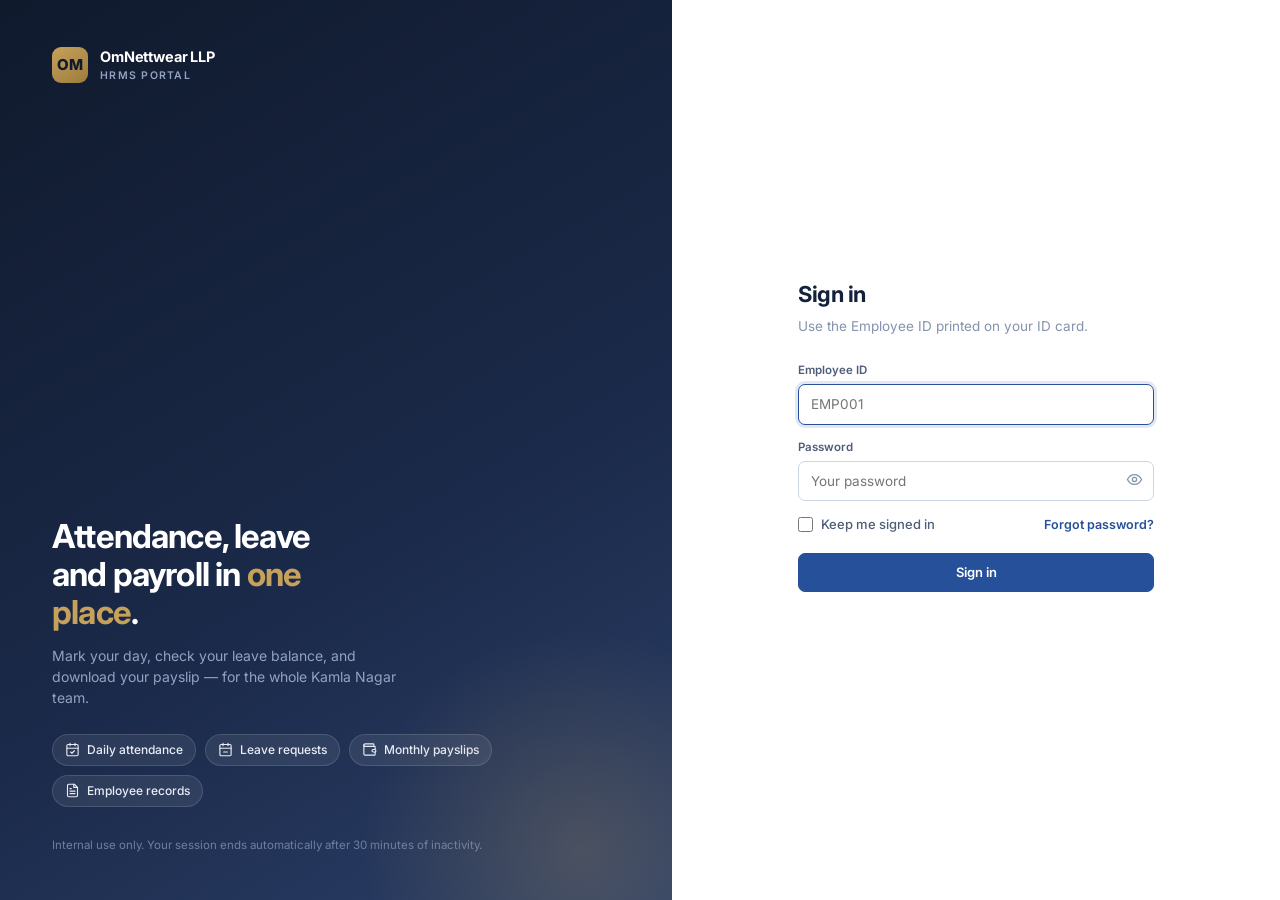
==== commit 3941d0bb: "Add files via upload" ====
--- a/admin.html
+++ b/admin.html
@@ -16,6 +16,7 @@
       <button data-tab="people" class="active">Employees</button>
       <button data-tab="records">Attendance records</button>
       <button data-tab="approvals">Leave approvals <span class="count" id="apprCount" hidden></span></button>
+      <button data-tab="corrections">Corrections <span class="count" id="corrCount" hidden></span></button>
       <button data-tab="payrun">Run payroll</button>
       <button data-tab="company">Holidays & policy</button>
     </div>
@@ -79,6 +80,17 @@
     </div>
 
     <!-- ============ PAYROLL ============ -->
+    <div class="tab-panel" id="tab-corrections">
+      <div class="card-body" style="border-bottom:1px solid var(--line)">
+        <div class="filters">
+          <div class="field" style="margin:0"><label for="cStatus">Show</label>
+            <select id="cStatus"><option value="Pending">Pending only</option><option value="">Everything</option>
+              <option>Approved</option><option>Rejected</option></select></div>
+        </div>
+      </div>
+      <div class="card-body tight" id="corrBox"></div>
+    </div>
+
     <div class="tab-panel" id="tab-payrun">
       <div class="card-body" style="border-bottom:1px solid var(--line)">
         <div class="filters">
@@ -147,6 +159,32 @@
 </div>
 
 <!-- ============ SALARY DIALOG ============ -->
+<!-- ============ DOCUMENTS DIALOG ============ -->
+<div class="overlay" id="docDialog">
+  <div class="dialog">
+    <div class="dialog-head"><h3 id="docTitle">Documents</h3>
+      <button class="btn btn-ghost btn-icon close" id="docClose"></button></div>
+    <div class="dialog-body">
+      <div style="display:flex;gap:9px;flex-wrap:wrap;align-items:end;margin-bottom:16px">
+        <div class="field" style="margin:0;flex:1;min-width:180px">
+          <label for="aDocType">Document type</label>
+          <select id="aDocType"></select>
+        </div>
+        <div class="field" style="margin:0;flex:1;min-width:180px;display:none" id="aCustomWrap">
+          <label for="aCustomType">Name this document</label>
+          <input type="text" id="aCustomType" maxlength="60" placeholder="e.g. Police verification">
+        </div>
+        <button class="btn btn-primary" id="aPickDoc">Upload</button>
+      </div>
+      <div id="aDocList"></div>
+    </div>
+    <div class="dialog-foot">
+      <button class="btn" id="docDone">Close</button>
+    </div>
+  </div>
+</div>
+<input type="file" id="aDocFile" accept="image/*,application/pdf" hidden>
+
 <div class="overlay" id="salDialog">
   <div class="dialog">
     <div class="dialog-head"><h3 id="salTitle">Salary structure</h3>
@@ -219,7 +257,7 @@
   sub: 'Employees, records, approvals and payroll', adminOnly: true
 });
 
-let employees = [], records = [], leaves = [], payslips = [], structures = [], holidays = [], config = {};
+let employees = [], records = [], leaves = [], payslips = [], structures = [], holidays = [], corrections = [], config = {};
 let previewSlips = [], editingEmpId = null, editingRecord = null, salaryEmpId = null;
 
 /* ---------- tabs ---------- */
@@ -254,7 +292,9 @@
 const FIELDS = {
   grpIdentity: [
     ['employeeId', 'Employee ID', 'text', 1], ['name', 'Full name', 'text', 1],
-    ['role', 'Access level', 'select:Employee,HR,Admin'],
+    /* PC = Process Coordinator: bulk-marks attendance and approves corrections,
+       but cannot see salary, payroll or the employee master. */
+    ['role', 'Access level', 'select:Employee,PC,HR,Admin'],
     ['department', 'Department', 'text'], ['designation', 'Designation', 'text'],
     ['status', 'Record status', 'select:Active,Inactive']
   ],
@@ -395,6 +435,7 @@
         '<td class="num mono">' + (gross ? money(gross) : '<span class="pill pill-Draft">Not set</span>') + '</td>' +
         '<td>' + pill(e.status || 'Active') + '</td>' +
         '<td><div class="row-actions">' +
+          '<button class="btn btn-sm" data-docs="' + esc(e.employeeId) + '" title="Documents">' + icon('file', 14) + '</button>' +
           '<button class="btn btn-sm" data-sal="' + esc(e.employeeId) + '" title="Salary structure">' + icon('wallet', 14) + '</button>' +
           '<button class="btn btn-sm" data-edit="' + esc(e.employeeId) + '" title="Edit record">' + icon('pencil', 14) + '</button>' +
           '<button class="btn btn-sm" data-pw="' + esc(e.employeeId) + '" title="Reset password">' + icon('key', 14) + '</button>' +
@@ -408,6 +449,9 @@
   });
   document.querySelectorAll('[data-sal]').forEach(function (b) {
     b.onclick = function () { openSalary(b.dataset.sal); };
+  });
+  document.querySelectorAll('[data-docs]').forEach(function (b) {
+    b.onclick = function () { openDocs(b.dataset.docs); };
   });
   document.querySelectorAll('[data-pw]').forEach(function (b) {
     b.onclick = async function () {
@@ -658,6 +702,173 @@
   document.querySelectorAll('[data-rej]').forEach(function (b) { b.onclick = function () { act(b.dataset.rej, 'Rejected'); }; });
 }
 el('aStatus').onchange = renderApprovals;
+
+/* ================= ATTENDANCE CORRECTIONS ================= */
+
+function renderCorrections() {
+  const f = el('cStatus').value;
+  const rows = corrections.filter(function (c) { return !f || c.status === f; })
+    .sort(function (a, b) { return (dmyToISO(b.appliedOn) || '').localeCompare(dmyToISO(a.appliedOn) || ''); });
+  const pending = corrections.filter(function (c) { return c.status === 'Pending'; }).length;
+  if (pending) { el('corrCount').textContent = pending; el('corrCount').hidden = false; }
+  else el('corrCount').hidden = true;
+
+  if (!rows.length) {
+    el('corrBox').innerHTML = stateBlock('empty', 'Nothing waiting',
+      'When someone asks to fix an attendance entry, it lands here.', 'check-circle');
+    return;
+  }
+
+  /* Old vs new is shown side by side so the approver can see exactly what
+     would change before agreeing to it. */
+  el('corrBox').innerHTML = '<div class="table-wrap"><table><thead><tr>' +
+    '<th>Asked</th><th>Employee</th><th>For date</th><th>Currently</th><th>Change to</th>' +
+    '<th>Reason</th><th>Status</th><th></th></tr></thead><tbody>' +
+    rows.map(function (c) {
+      return '<tr><td class="mono" style="font-size:12.5px">' + esc(niceDate(c.appliedOn)) + '</td>' +
+        '<td><div class="who-cell">' + avatarHtml({ name: c.name }, 'avatar sm') +
+        '<div><b>' + esc(c.name) + '</b><span>' + esc(c.employeeId) + '</span></div></div></td>' +
+        '<td class="mono" style="font-size:12.5px;white-space:nowrap">' + esc(niceDate(c.attendanceDate)) + '</td>' +
+        '<td>' + pill(c.oldStatus) +
+          (c.oldInTime ? '<div class="mono" style="font-size:11px;color:var(--text-3)">' + esc(c.oldInTime) +
+            (c.oldOutTime ? ' \u2013 ' + esc(c.oldOutTime) : '') + '</div>' : '') + '</td>' +
+        '<td>' + pill(c.newStatus) +
+          (c.newInTime ? '<div class="mono" style="font-size:11px;color:var(--text-3)">' + esc(c.newInTime) +
+            (c.newOutTime ? ' \u2013 ' + esc(c.newOutTime) : '') + '</div>' : '') + '</td>' +
+        '<td class="muted" style="max-width:200px">' + esc(c.reason || '') + '</td>' +
+        '<td>' + pill(c.status) + (c.actionBy ? '<div class="muted" style="font-size:11px">by ' + esc(c.actionBy) + '</div>' : '') + '</td>' +
+        '<td><div class="row-actions">' + (c.status === 'Pending'
+          ? '<button class="btn btn-sm btn-primary" data-capp="' + esc(c.requestId) + '">' + icon('check', 14) + 'Approve</button>' +
+            '<button class="btn btn-sm" data-crej="' + esc(c.requestId) + '">' + icon('x', 14) + 'Reject</button>'
+          : '') + '</div></td></tr>';
+    }).join('') + '</tbody></table></div>';
+
+  const act = async function (id, status) {
+    let remarks = '';
+    if (status === 'Rejected') {
+      remarks = prompt('Reason for rejecting (the employee sees this):') || '';
+      if (remarks === null) return;
+    }
+    try {
+      const res = await apiPost('actionCorrection', { requestId: id, status: status, remarks: remarks });
+      toast(res.message, 'ok');
+      corrections = (await apiGet('corrections')).corrections;
+      renderCorrections();
+      /* An approved correction rewrites an attendance row, so the records
+         tab is now stale. */
+      if (status === 'Approved') {
+        records = (await apiGet('attendance')).records;
+        renderRecords();
+      }
+    } catch (e) { toast(e.message, 'bad'); }
+  };
+  document.querySelectorAll('[data-capp]').forEach(function (b) { b.onclick = function () { act(b.dataset.capp, 'Approved'); }; });
+  document.querySelectorAll('[data-crej]').forEach(function (b) { b.onclick = function () { act(b.dataset.crej, 'Rejected'); }; });
+}
+el('cStatus').onchange = renderCorrections;
+
+/* ================= DOCUMENTS (admin side) =================
+   Admin can upload, view or remove documents for any employee. Same
+   endpoints the employee's own profile page uses; the backend decides
+   what each role is allowed to touch. */
+
+let docsFor = null, aDocTypes = [];
+
+function fileToBase64(file) {
+  return new Promise(function (resolve, reject) {
+    const r = new FileReader();
+    r.onload = function () { resolve(String(r.result).split(',')[1]); };
+    r.onerror = function () { reject(new Error('Could not read that file')); };
+    r.readAsDataURL(file);
+  });
+}
+
+async function openDocs(employeeId) {
+  const emp = employees.filter(function (e) { return e.employeeId === employeeId; })[0];
+  if (!emp) return;
+  docsFor = emp;
+  el('docTitle').textContent = 'Documents \u2014 ' + emp.name;
+  el('aDocList').innerHTML = '<div style="padding:8px"><div class="skeleton" style="width:70%"></div></div>';
+  openDialog('docDialog');
+  await loadDocsFor();
+}
+
+async function loadDocsFor() {
+  try {
+    const res = await apiGet('documents', { employeeId: docsFor.employeeId });
+    aDocTypes = res.docTypes || [];
+    el('aDocType').innerHTML = aDocTypes.map(function (t) { return '<option>' + esc(t) + '</option>'; }).join('') +
+      '<option value="__custom">Other (type a name)\u2026</option>';
+    renderDocsFor(res.documents || []);
+  } catch (e) {
+    el('aDocList').innerHTML = stateBlock('error', 'Could not load documents', e.message);
+  }
+}
+
+function renderDocsFor(docs) {
+  const box = el('aDocList');
+  if (!docs.length) {
+    box.innerHTML = stateBlock('empty', 'Nothing uploaded yet',
+      'Add this person\u2019s PAN, Aadhaar, bank cheque or anything else on file.');
+    return;
+  }
+  box.innerHTML = '<div class="table-wrap"><table><thead><tr><th>Type</th><th>File</th><th>Uploaded</th><th></th></tr></thead><tbody>' +
+    docs.map(function (d) {
+      return '<tr><td><b>' + esc(d.docType) + '</b></td>' +
+        '<td><a href="' + esc(d.fileUrl) + '" target="_blank" rel="noopener">' + esc(d.fileName) + '</a></td>' +
+        '<td><span class="mono" style="font-size:12px">' + esc(niceDate(d.uploadedOn)) + '</span>' +
+        '<br><span class="muted" style="font-size:11px">by ' + esc(d.uploadedBy) + '</span></td>' +
+        '<td class="num"><div class="row-actions">' +
+          '<a class="btn btn-sm" href="' + esc(d.fileUrl) + '" target="_blank" rel="noopener" title="View">' + icon('eye', 13) + '</a>' +
+          '<button class="btn btn-sm" data-adocdel="' + esc(d.docId) + '" title="Remove">' + icon('trash', 13) + '</button>' +
+        '</div></td></tr>';
+    }).join('') + '</tbody></table></div>';
+
+  document.querySelectorAll('[data-adocdel]').forEach(function (b) {
+    b.onclick = async function () {
+      const yes = await confirmAction({
+        title: 'Remove document',
+        body: 'This deletes the file from Drive as well. Continue?',
+        confirmLabel: 'Remove', cancelLabel: 'Keep it'
+      });
+      if (!yes) return;
+      try {
+        const res = await apiPost('deleteDocument', { docId: b.dataset.adocdel });
+        toast(res.message, 'ok');
+        loadDocsFor();
+      } catch (e) { toast(e.message, 'bad'); }
+    };
+  });
+}
+
+el('aDocType').onchange = function () {
+  el('aCustomWrap').style.display = this.value === '__custom' ? '' : 'none';
+};
+el('aPickDoc').onclick = function () { el('aDocFile').click(); };
+el('docClose').onclick = el('docDone').onclick = function () { closeDialog('docDialog'); };
+
+el('aDocFile').onchange = async function () {
+  const file = this.files && this.files[0];
+  if (!file || !docsFor) return;
+  let type = el('aDocType').value;
+  if (type === '__custom') {
+    type = el('aCustomType').value.trim();
+    if (!type) { toast('Give the document a name first', 'warn'); this.value = ''; return; }
+  }
+  const btn = el('aPickDoc');
+  btn.disabled = true; btn.textContent = 'Uploading\u2026';
+  try {
+    const base64 = await fileToBase64(file);
+    const res = await apiPost('uploadDocument', {
+      employeeId: docsFor.employeeId, docType: type,
+      fileName: file.name, mimeType: file.type, base64: base64
+    });
+    toast(res.message, 'ok');
+    loadDocsFor();
+  } catch (e) { toast(e.message, 'bad'); }
+  btn.disabled = false; btn.textContent = 'Upload';
+  this.value = '';
+};
 
 /* ================= PAYROLL RUN ================= */
 
@@ -855,9 +1066,9 @@
 /* ================= LOAD ================= */
 
 async function loadAll() {
-  const [emp, att, lv, sal, hol, set] = await Promise.all([
+  const [emp, att, lv, sal, hol, set, corr] = await Promise.all([
     apiGet('employees'), apiGet('attendance'), apiGet('leaves'),
-    apiGet('salary'), apiGet('holidays'), apiGet('settings')
+    apiGet('salary'), apiGet('holidays'), apiGet('settings'), apiGet('corrections')
   ]);
   employees = emp.employees;
   records = att.records;
@@ -865,6 +1076,7 @@
   structures = sal.structures;
   holidays = hol.holidays;
   config = set.settings;
+  corrections = corr.corrections || [];
 
   const depts = {};
   employees.forEach(function (e) { if (e.department) depts[e.department] = 1; });
@@ -878,6 +1090,7 @@
   renderPeople();
   renderRecords();
   renderApprovals();
+  renderCorrections();
   renderHolidays();
   renderSettings();
 
@@ -891,7 +1104,7 @@
 
 (async function init() {
   if (!session) return;
-  ['peopleList', 'recordsList', 'approvalsList', 'payList'].forEach(function (id) {
+  ['peopleList', 'recordsList', 'approvalsList', 'corrBox', 'payList'].forEach(function (id) {
     el(id).innerHTML = '<div style="padding:18px"><div class="skeleton" style="width:60%"></div>' +
       '<div class="skeleton" style="width:45%;margin-top:10px"></div></div>';
   });
--- a/assets/app.css
+++ b/assets/app.css
@@ -0,0 +1,886 @@
+/* ============================================================
+   OMNETTWEAR HRMS — DESIGN SYSTEM
+   Navy + gold corporate palette. Jakarta display / Inter body /
+   Plex Mono for every number, ID, time and amount.
+   ============================================================ */
+
+:root {
+  /* Surfaces */
+  --bg: #f1f4f9;
+  --surface: #ffffff;
+  --surface-2: #f7f9fc;
+  --line: #e3e8f0;
+  --line-strong: #cdd6e5;
+
+  /* Navy scale */
+  --navy-900: #101a2d;
+  --navy-800: #16233c;
+  --navy-700: #1b2a4a;
+  --navy-600: #24365c;
+
+  /* Brand */
+  --brand: #27509b;
+  --brand-dark: #1c3d78;
+  --brand-soft: #eaf0fb;
+  --gold: #c6a15b;
+  --gold-soft: #f7f0e0;
+
+  /* Text */
+  --text: #14213d;
+  --text-2: #4e5d78;
+  --text-3: #8592ac;
+  --on-dark: #e8edf6;
+  --on-dark-dim: #93a2bf;
+
+  /* Semantic */
+  --green: #0e9f6e;
+  --green-soft: #e6f6f0;
+  --red: #d92d4b;
+  --red-soft: #fdeaee;
+  --amber: #c77700;
+  --amber-soft: #fdf3e3;
+  --blue: #2563eb;
+  --blue-soft: #e9efff;
+  --violet: #7c3aed;
+  --violet-soft: #f2ebfe;
+  --cyan: #0e8ba1;
+  --cyan-soft: #e4f5f8;
+
+  --radius: 10px;
+  --radius-sm: 7px;
+  --radius-lg: 14px;
+  --shadow-sm: 0 1px 2px rgba(16, 26, 45, .06);
+  --shadow: 0 1px 3px rgba(16, 26, 45, .07), 0 8px 24px -12px rgba(16, 26, 45, .12);
+  --shadow-lg: 0 24px 60px -18px rgba(16, 26, 45, .28);
+  --sidebar-w: 250px;
+  --font: 'Inter', system-ui, -apple-system, 'Segoe UI', sans-serif;
+  --font-display: 'Plus Jakarta Sans', var(--font);
+  --font-mono: 'IBM Plex Mono', ui-monospace, 'SF Mono', Menlo, monospace;
+}
+
+* { margin: 0; padding: 0; box-sizing: border-box; }
+
+/* Component display rules must never beat the hidden attribute. */
+[hidden] { display: none !important; }
+
+html { -webkit-text-size-adjust: 100%; }
+
+body {
+  font-family: var(--font);
+  background: var(--bg);
+  color: var(--text);
+  font-size: 14px;
+  line-height: 1.5;
+  -webkit-font-smoothing: antialiased;
+}
+
+svg { flex: none; }
+a { color: var(--brand); text-decoration: none; }
+:focus-visible { outline: 2px solid var(--brand); outline-offset: 2px; border-radius: 4px; }
+
+@media (prefers-reduced-motion: reduce) {
+  *, *::before, *::after { animation-duration: .01ms !important; transition-duration: .01ms !important; }
+}
+
+/* Numbers must never wobble between rows. */
+.mono, td.num, .stat-value, .amount, .kpi-value {
+  font-family: var(--font-mono);
+  font-feature-settings: 'tnum' 1;
+  letter-spacing: -.02em;
+}
+
+/* ===================== APP SHELL ===================== */
+
+.app { display: flex; min-height: 100vh; }
+
+.sidebar {
+  width: var(--sidebar-w);
+  flex: none;
+  background: linear-gradient(180deg, var(--navy-900), var(--navy-700) 55%, var(--navy-600));
+  color: var(--on-dark);
+  display: flex;
+  flex-direction: column;
+  position: fixed;
+  inset: 0 auto 0 0;
+  z-index: 60;
+}
+
+.brand {
+  display: flex;
+  align-items: center;
+  gap: 11px;
+  padding: 20px 20px 18px;
+  border-bottom: 1px solid rgba(255, 255, 255, .09);
+}
+
+.brand-mark {
+  width: 36px; height: 36px;
+  flex: none;
+  border-radius: 9px;
+  background: linear-gradient(145deg, var(--gold), #9d7c3c);
+  color: var(--navy-900);
+  display: grid;
+  place-items: center;
+  font-family: var(--font-display);
+  font-weight: 800;
+  font-size: 15px;
+  letter-spacing: -.03em;
+}
+
+.brand-name {
+  font-family: var(--font-display);
+  font-weight: 700;
+  font-size: 14.5px;
+  letter-spacing: -.01em;
+  color: #fff;
+}
+
+.brand-sub {
+  font-size: 10.5px;
+  font-weight: 600;
+  letter-spacing: .12em;
+  text-transform: uppercase;
+  color: var(--on-dark-dim);
+}
+
+.nav { flex: 1; overflow-y: auto; padding: 14px 12px 20px; }
+
+.nav-label {
+  font-size: 10px;
+  font-weight: 700;
+  letter-spacing: .13em;
+  text-transform: uppercase;
+  color: #6f7f9e;
+  padding: 14px 10px 7px;
+}
+
+.nav a {
+  display: flex;
+  align-items: center;
+  gap: 11px;
+  padding: 9px 11px;
+  border-radius: var(--radius-sm);
+  color: var(--on-dark-dim);
+  font-weight: 500;
+  font-size: 13.5px;
+  margin-bottom: 2px;
+  transition: background .15s, color .15s;
+}
+
+.nav a:hover { background: rgba(255, 255, 255, .07); color: #fff; }
+
+.nav a.active {
+  background: rgba(255, 255, 255, .11);
+  color: #fff;
+  font-weight: 600;
+  box-shadow: inset 2px 0 0 var(--gold);
+}
+
+/* Unread-style counter, used in the sidebar and on tab labels. */
+.count {
+  display: inline-block;
+  font-family: var(--font-mono);
+  font-size: 11px;
+  font-weight: 600;
+  background: var(--red);
+  color: #fff;
+  padding: 1px 6px;
+  border-radius: 20px;
+  line-height: 1.45;
+}
+.nav a .count { margin-left: auto; }
+
+.sidebar-foot {
+  padding: 13px 16px;
+  border-top: 1px solid rgba(255, 255, 255, .09);
+  font-size: 11px;
+  color: #6f7f9e;
+  display: flex;
+  justify-content: space-between;
+  gap: 8px;
+}
+
+.main { flex: 1; min-width: 0; margin-left: var(--sidebar-w); }
+
+/* ===================== TOP BAR ===================== */
+
+.topbar {
+  position: sticky;
+  top: 0;
+  z-index: 50;
+  background: rgba(255, 255, 255, .92);
+  backdrop-filter: blur(10px);
+  border-bottom: 1px solid var(--line);
+  padding: 0 26px;
+  height: 62px;
+  display: flex;
+  align-items: center;
+  gap: 16px;
+}
+
+.hamburger {
+  display: none;
+  background: none; border: none; cursor: pointer;
+  color: var(--text); padding: 6px; border-radius: var(--radius-sm);
+}
+.hamburger:hover { background: var(--surface-2); }
+
+.page-head { min-width: 0; }
+.page-title {
+  font-family: var(--font-display);
+  font-size: 17px; font-weight: 700; letter-spacing: -.015em;
+  white-space: nowrap; overflow: hidden; text-overflow: ellipsis;
+}
+.page-sub { font-size: 12px; color: var(--text-3); }
+
+.topbar-right { margin-left: auto; display: flex; align-items: center; gap: 10px; }
+
+.clock {
+  font-family: var(--font-mono);
+  font-size: 12.5px; font-weight: 500;
+  color: var(--text-2);
+  padding: 6px 11px;
+  background: var(--surface-2);
+  border: 1px solid var(--line);
+  border-radius: var(--radius-sm);
+  white-space: nowrap;
+}
+
+.user-chip {
+  display: flex; align-items: center; gap: 9px;
+  padding: 5px 9px 5px 5px;
+  border: 1px solid var(--line);
+  background: var(--surface);
+  border-radius: 30px;
+  cursor: pointer;
+  font: inherit;
+  color: inherit;
+}
+.user-chip:hover { border-color: var(--line-strong); background: var(--surface-2); }
+
+.avatar {
+  width: 30px; height: 30px; flex: none;
+  border-radius: 50%;
+  object-fit: cover;
+  background: var(--brand);
+  color: #fff;
+  display: grid; place-items: center;
+  font-family: var(--font-display);
+  font-size: 12px; font-weight: 700;
+}
+.avatar.lg { width: 84px; height: 84px; font-size: 28px; border-radius: 18px; }
+.avatar.sm { width: 26px; height: 26px; font-size: 10.5px; }
+
+.user-chip .who { text-align: left; line-height: 1.25; }
+.user-chip .who b { display: block; font-size: 12.5px; font-weight: 600; }
+.user-chip .who span { font-size: 10.5px; color: var(--text-3); }
+
+.menu {
+  position: absolute; right: 26px; top: 56px;
+  width: 232px;
+  background: var(--surface);
+  border: 1px solid var(--line);
+  border-radius: var(--radius);
+  box-shadow: var(--shadow-lg);
+  padding: 6px;
+  display: none;
+}
+.menu.open { display: block; }
+.menu-head { padding: 10px 11px; border-bottom: 1px solid var(--line); margin-bottom: 5px; }
+.menu-head b { display: block; font-size: 13px; }
+.menu-head span { font-size: 11.5px; color: var(--text-3); font-family: var(--font-mono); }
+.menu button, .menu a {
+  display: flex; align-items: center; gap: 9px; width: 100%;
+  padding: 8px 11px; border: none; background: none; cursor: pointer;
+  font: inherit; font-size: 13px; color: var(--text); border-radius: var(--radius-sm);
+  text-align: left;
+}
+.menu button:hover, .menu a:hover { background: var(--surface-2); }
+.menu .danger { color: var(--red); }
+
+.content { padding: 24px 26px 60px; max-width: 1420px; }
+
+/* ===================== CARDS ===================== */
+
+.card {
+  background: var(--surface);
+  border: 1px solid var(--line);
+  border-radius: var(--radius);
+  box-shadow: var(--shadow-sm);
+}
+.card + .card { margin-top: 18px; }
+
+.card-head {
+  padding: 15px 18px;
+  border-bottom: 1px solid var(--line);
+  display: flex; align-items: center; gap: 12px; flex-wrap: wrap;
+}
+.card-head h2 {
+  font-family: var(--font-display);
+  font-size: 14.5px; font-weight: 700; letter-spacing: -.01em;
+  display: flex; align-items: center; gap: 8px;
+}
+.card-head h2 svg { color: var(--brand); }
+.card-head .sub { font-size: 12px; color: var(--text-3); }
+.card-head .right { margin-left: auto; display: flex; gap: 8px; flex-wrap: wrap; }
+.card-body { padding: 18px; }
+.card-body.tight { padding: 0; }
+
+.section-title {
+  font-family: var(--font-display);
+  font-size: 11px; font-weight: 700; letter-spacing: .11em;
+  text-transform: uppercase; color: var(--text-3);
+  margin: 26px 0 12px;
+  display: flex; align-items: center; gap: 9px;
+}
+.section-title::after { content: ''; flex: 1; height: 1px; background: var(--line); }
+.section-title:first-child { margin-top: 0; }
+
+/* ===================== STAT TILES ===================== */
+
+.grid { display: grid; gap: 16px; }
+.g2 { grid-template-columns: repeat(2, minmax(0, 1fr)); }
+.g3 { grid-template-columns: repeat(3, minmax(0, 1fr)); }
+.g4 { grid-template-columns: repeat(4, minmax(0, 1fr)); }
+.g5 { grid-template-columns: repeat(5, minmax(0, 1fr)); }
+.g6 { grid-template-columns: repeat(6, minmax(0, 1fr)); }
+.g-2fr1 { grid-template-columns: minmax(0, 2fr) minmax(0, 1fr); }
+
+.stat {
+  background: var(--surface);
+  border: 1px solid var(--line);
+  border-radius: var(--radius);
+  padding: 15px 16px;
+  box-shadow: var(--shadow-sm);
+  position: relative;
+  overflow: hidden;
+}
+.stat::before {
+  content: ''; position: absolute; inset: 0 auto 0 0; width: 3px;
+  background: var(--tone, var(--brand));
+}
+.stat-top { display: flex; align-items: center; gap: 8px; margin-bottom: 9px; }
+.stat-icon {
+  width: 28px; height: 28px; border-radius: 8px;
+  display: grid; place-items: center;
+  background: var(--tone-soft, var(--brand-soft));
+  color: var(--tone, var(--brand));
+}
+.stat-label { font-size: 11.5px; font-weight: 600; color: var(--text-2); letter-spacing: .01em; }
+.stat-value { font-size: 25px; font-weight: 600; line-height: 1.1; }
+.stat-foot { font-size: 11.5px; color: var(--text-3); margin-top: 4px; }
+
+.tone-green { --tone: var(--green); --tone-soft: var(--green-soft); }
+.tone-red { --tone: var(--red); --tone-soft: var(--red-soft); }
+.tone-amber { --tone: var(--amber); --tone-soft: var(--amber-soft); }
+.tone-blue { --tone: var(--blue); --tone-soft: var(--blue-soft); }
+.tone-violet { --tone: var(--violet); --tone-soft: var(--violet-soft); }
+.tone-cyan { --tone: var(--cyan); --tone-soft: var(--cyan-soft); }
+.tone-gold { --tone: var(--gold); --tone-soft: var(--gold-soft); }
+
+/* ===================== TABLES ===================== */
+
+.table-wrap { overflow-x: auto; }
+table { width: 100%; border-collapse: collapse; }
+
+thead th {
+  background: var(--surface-2);
+  font-size: 10.5px; font-weight: 700; letter-spacing: .07em;
+  text-transform: uppercase; color: var(--text-3);
+  text-align: left; padding: 10px 16px;
+  border-bottom: 1px solid var(--line);
+  white-space: nowrap;
+}
+tbody td {
+  padding: 11px 16px;
+  border-bottom: 1px solid var(--line);
+  font-size: 13.5px;
+  vertical-align: middle;
+}
+tbody tr:last-child td { border-bottom: none; }
+tbody tr:hover { background: var(--surface-2); }
+td.num, th.num { text-align: right; }
+td .who-cell { display: flex; align-items: center; gap: 9px; }
+td .who-cell b { font-weight: 600; font-size: 13.5px; white-space: nowrap; }
+/* Only the sub-line, never the avatar span that sits beside it. */
+td .who-cell > div > span { font-family: var(--font-mono); font-size: 11px; color: var(--text-3); display: block; }
+.row-actions { display: flex; gap: 6px; justify-content: flex-end; }
+
+tfoot td {
+  padding: 11px 16px; font-weight: 700; font-size: 13.5px;
+  background: var(--surface-2); border-top: 1px solid var(--line-strong);
+}
+
+/* ===================== PILLS & TAGS ===================== */
+
+.pill {
+  display: inline-flex; align-items: center; gap: 5px;
+  padding: 3px 9px; border-radius: 20px;
+  font-size: 11.5px; font-weight: 600; white-space: nowrap;
+  border: 1px solid transparent;
+}
+.pill::before { content: ''; width: 5px; height: 5px; border-radius: 50%; background: currentColor; }
+.pill.no-dot::before { display: none; }
+.pill-Present, .pill-Approved, .pill-Published, .pill-Active, .pill-Paid { background: var(--green-soft); color: #0a7d57; border-color: #bfe8d8; }
+.pill-Absent, .pill-Rejected { background: var(--red-soft); color: #b02138; border-color: #f7cdd5; }
+.pill-Leave, .pill-Pending, .pill-Draft { background: var(--amber-soft); color: #9a5d00; border-color: #f4dfba; }
+.pill-Half-Day { background: var(--blue-soft); color: #1d4ed8; border-color: #ccd9fb; }
+.pill-Holiday, .pill-Cancelled { background: var(--violet-soft); color: #6425d0; border-color: #ded0fb; }
+.pill-Week-off, .pill-Inactive { background: var(--cyan-soft); color: #0a6c7e; border-color: #c4e6ed; }
+.pill-neutral { background: var(--surface-2); color: var(--text-2); border-color: var(--line); }
+
+.late-flag { color: var(--red); font-weight: 600; font-family: var(--font-mono); font-size: 12px; }
+.muted { color: var(--text-3); }
+.dash { color: var(--line-strong); }
+
+/* ===================== BUTTONS ===================== */
+
+.btn {
+  display: inline-flex; align-items: center; justify-content: center; gap: 7px;
+  padding: 9px 15px;
+  border-radius: var(--radius-sm);
+  border: 1px solid var(--line-strong);
+  background: var(--surface);
+  color: var(--text);
+  font: inherit; font-size: 13px; font-weight: 600;
+  cursor: pointer;
+  transition: background .15s, border-color .15s, transform .1s;
+  white-space: nowrap;
+}
+.btn:hover { background: var(--surface-2); border-color: #b8c4d8; }
+.btn:active { transform: translateY(1px); }
+.btn:disabled { opacity: .55; cursor: not-allowed; transform: none; }
+
+.btn-primary { background: var(--brand); border-color: var(--brand); color: #fff; }
+.btn-primary:hover { background: var(--brand-dark); border-color: var(--brand-dark); }
+.btn-dark { background: var(--navy-700); border-color: var(--navy-700); color: #fff; }
+.btn-dark:hover { background: var(--navy-900); border-color: var(--navy-900); }
+.btn-danger { background: var(--red); border-color: var(--red); color: #fff; }
+.btn-danger:hover { background: #b02138; border-color: #b02138; }
+.btn-ghost { border-color: transparent; background: transparent; }
+.btn-ghost:hover { background: var(--surface-2); border-color: var(--line); }
+.btn-sm { padding: 6px 10px; font-size: 12px; }
+.btn-icon { padding: 6px; }
+.btn-block { width: 100%; }
+
+.btn-group { display: inline-flex; border: 1px solid var(--line-strong); border-radius: var(--radius-sm); overflow: hidden; }
+.btn-group button {
+  border: none; background: var(--surface); padding: 7px 13px;
+  font: inherit; font-size: 12.5px; font-weight: 600; color: var(--text-2); cursor: pointer;
+  display: inline-flex; align-items: center; gap: 6px;
+}
+.btn-group button + button { border-left: 1px solid var(--line); }
+.btn-group button.active { background: var(--navy-700); color: #fff; }
+
+/* ===================== FORMS ===================== */
+
+.field { margin-bottom: 14px; }
+.field > label, .flabel {
+  display: block;
+  font-size: 11.5px; font-weight: 600; color: var(--text-2);
+  margin-bottom: 5px;
+}
+.field .hint { font-size: 11.5px; color: var(--text-3); margin-top: 4px; }
+.req { color: var(--red); }
+
+input[type=text], input[type=password], input[type=date], input[type=time], input[type=month],
+input[type=number], input[type=email], input[type=tel], select, textarea {
+  width: 100%;
+  padding: 9px 12px;
+  border: 1px solid var(--line-strong);
+  border-radius: var(--radius-sm);
+  background: var(--surface);
+  font: inherit; font-size: 13.5px; color: var(--text);
+  transition: border-color .15s, box-shadow .15s;
+}
+input[type=date], input[type=time], input[type=month], input[type=number], .mono-input {
+  font-family: var(--font-mono); font-size: 13px;
+}
+input:focus, select:focus, textarea:focus {
+  outline: none; border-color: var(--brand);
+  box-shadow: 0 0 0 3px rgba(39, 80, 155, .13);
+}
+input:disabled, select:disabled, textarea:disabled { background: var(--surface-2); color: var(--text-2); cursor: not-allowed; }
+input[readonly] { background: var(--surface-2); }
+textarea { resize: vertical; min-height: 74px; }
+select {
+  appearance: none;
+  background-image: url("data:image/svg+xml,%3Csvg xmlns='http://www.w3.org/2000/svg' width='16' height='16' viewBox='0 0 24 24' fill='none' stroke='%234e5d78' stroke-width='2.2' stroke-linecap='round'%3E%3Cpath d='m6 9 6 6 6-6'/%3E%3C/svg%3E");
+  background-repeat: no-repeat; background-position: right 10px center;
+  padding-right: 32px;
+}
+
+.form-grid { display: grid; gap: 0 16px; grid-template-columns: repeat(2, minmax(0, 1fr)); }
+.form-grid.g3 { grid-template-columns: repeat(3, minmax(0, 1fr)); }
+.form-grid .span2 { grid-column: span 2; }
+
+.check {
+  display: flex; align-items: center; gap: 8px;
+  font-size: 13px; font-weight: 500; color: var(--text-2); cursor: pointer;
+}
+.check input { width: 15px; height: 15px; accent-color: var(--brand); cursor: pointer; }
+
+.pw-wrap { position: relative; }
+.pw-wrap input { padding-right: 40px; }
+.pw-toggle {
+  position: absolute; right: 4px; top: 50%; transform: translateY(-50%);
+  background: none; border: none; cursor: pointer; color: var(--text-3); padding: 7px;
+  border-radius: var(--radius-sm);
+}
+.pw-toggle:hover { color: var(--text); background: var(--surface-2); }
+
+.filters {
+  display: grid; gap: 12px;
+  grid-template-columns: repeat(auto-fit, minmax(160px, 1fr));
+  align-items: end;
+}
+.filters .actions { display: flex; gap: 8px; }
+
+.search-box { position: relative; }
+.search-box svg { position: absolute; left: 11px; top: 50%; transform: translateY(-50%); color: var(--text-3); }
+.search-box input { padding-left: 34px; }
+
+/* ===================== KEY / VALUE DETAIL LISTS ===================== */
+
+.kv { display: grid; gap: 0; grid-template-columns: repeat(auto-fit, minmax(210px, 1fr)); }
+.kv-item { padding: 12px 4px; border-bottom: 1px solid var(--line); }
+.kv-item .k {
+  font-size: 10.5px; font-weight: 700; letter-spacing: .07em; text-transform: uppercase;
+  color: var(--text-3); margin-bottom: 3px;
+  display: flex; align-items: center; gap: 6px;
+}
+.kv-item .v { font-size: 13.5px; font-weight: 500; word-break: break-word; }
+.kv-item .v.mono { font-size: 13px; }
+
+/* ===================== TABS ===================== */
+
+.tabs {
+  display: flex; gap: 2px; overflow-x: auto;
+  border-bottom: 1px solid var(--line);
+  padding: 0 18px;
+}
+.tabs button {
+  border: none; background: none; cursor: pointer; font: inherit;
+  font-size: 13px; font-weight: 600; color: var(--text-3);
+  padding: 12px 13px; border-bottom: 2px solid transparent;
+  display: inline-flex; align-items: center; gap: 7px; white-space: nowrap;
+}
+.tabs button:hover { color: var(--text); }
+.tabs button.active { color: var(--brand); border-bottom-color: var(--brand); }
+.tab-panel { display: none; }
+.tab-panel.active { display: block; }
+
+/* ===================== MODAL ===================== */
+
+.overlay {
+  position: fixed; inset: 0; z-index: 200;
+  background: rgba(16, 26, 45, .55);
+  backdrop-filter: blur(3px);
+  display: none; align-items: flex-start; justify-content: center;
+  padding: 40px 16px;
+  overflow-y: auto;
+}
+.overlay.open { display: flex; }
+.dialog {
+  width: 100%; max-width: 560px;
+  background: var(--surface);
+  border-radius: var(--radius-lg);
+  box-shadow: var(--shadow-lg);
+  animation: rise .18s cubic-bezier(.16, 1, .3, 1);
+}
+.dialog.wide { max-width: 880px; }
+.dialog.narrow { max-width: 420px; }
+@keyframes rise { from { opacity: 0; transform: translateY(10px) scale(.99); } }
+.dialog-head {
+  padding: 16px 20px; border-bottom: 1px solid var(--line);
+  display: flex; align-items: center; gap: 10px;
+}
+.dialog-head h3 { font-family: var(--font-display); font-size: 15px; font-weight: 700; }
+.dialog-head .close { margin-left: auto; }
+.dialog-body { padding: 20px; }
+.dialog-foot {
+  padding: 14px 20px; border-top: 1px solid var(--line);
+  display: flex; gap: 9px; justify-content: flex-end;
+  background: var(--surface-2);
+  border-radius: 0 0 var(--radius-lg) var(--radius-lg);
+}
+
+/* ===================== TOAST ===================== */
+
+.toasts {
+  position: fixed; bottom: 22px; right: 22px; z-index: 400;
+  display: flex; flex-direction: column; gap: 9px;
+  max-width: min(380px, calc(100vw - 32px));
+}
+.toast {
+  display: flex; align-items: flex-start; gap: 10px;
+  padding: 12px 14px;
+  background: var(--navy-800); color: #fff;
+  border-radius: var(--radius);
+  box-shadow: var(--shadow-lg);
+  font-size: 13px; font-weight: 500;
+  animation: slidein .2s ease;
+  border-left: 3px solid var(--brand);
+}
+@keyframes slidein { from { opacity: 0; transform: translateX(16px); } }
+.toast.ok { border-left-color: var(--green); }
+.toast.ok svg { color: #4ade9e; }
+.toast.bad { border-left-color: var(--red); }
+.toast.bad svg { color: #ff8098; }
+.toast.warn { border-left-color: var(--amber); }
+.toast.warn svg { color: #fbbf5e; }
+
+/* ===================== STATES ===================== */
+
+.state {
+  padding: 44px 20px; text-align: center; color: var(--text-3);
+}
+.state-icon {
+  width: 46px; height: 46px; border-radius: 13px; margin: 0 auto 13px;
+  background: var(--surface-2); border: 1px solid var(--line);
+  display: grid; place-items: center; color: var(--text-3);
+}
+.state h4 { font-family: var(--font-display); font-size: 14.5px; color: var(--text); margin-bottom: 4px; }
+.state p { font-size: 13px; max-width: 380px; margin: 0 auto; }
+.state.error .state-icon { background: var(--red-soft); border-color: #f7cdd5; color: var(--red); }
+
+.skeleton {
+  height: 13px; border-radius: 5px;
+  background: linear-gradient(90deg, #eef1f7 25%, #e2e7f0 37%, #eef1f7 63%);
+  background-size: 400% 100%;
+  animation: shimmer 1.3s infinite linear;
+}
+@keyframes shimmer { from { background-position: 100% 0; } to { background-position: 0 0; } }
+
+.banner {
+  display: flex; align-items: flex-start; gap: 10px;
+  padding: 12px 14px; border-radius: var(--radius);
+  font-size: 13px; margin-bottom: 16px;
+  border: 1px solid;
+}
+.banner.info { background: var(--brand-soft); border-color: #cddcf7; color: #1c3d78; }
+.banner.warn { background: var(--amber-soft); border-color: #f4dfba; color: #8a5300; }
+.banner.bad { background: var(--red-soft); border-color: #f7cdd5; color: #a51e34; }
+.banner.ok { background: var(--green-soft); border-color: #bfe8d8; color: #096b4a; }
+.banner b { font-weight: 700; }
+
+/* ===================== MISC WIDGETS ===================== */
+
+.bar-row { display: flex; align-items: center; gap: 10px; margin-bottom: 11px; }
+.bar-row .bar-label { font-size: 12.5px; font-weight: 500; width: 116px; flex: none; }
+.bar-track { flex: 1; height: 7px; background: #e8ecf4; border-radius: 20px; overflow: hidden; }
+.bar-fill { display: block; height: 100%; border-radius: 20px; background: var(--tone, var(--brand)); }
+.bar-row .bar-val { font-family: var(--font-mono); font-size: 12px; font-weight: 600; width: 42px; text-align: right; }
+
+.timeline { position: relative; padding-left: 20px; }
+.timeline::before { content: ''; position: absolute; left: 5px; top: 6px; bottom: 6px; width: 1px; background: var(--line); }
+.timeline-item { position: relative; padding-bottom: 15px; }
+.timeline-item::before {
+  content: ''; position: absolute; left: -18px; top: 5px;
+  width: 9px; height: 9px; border-radius: 50%;
+  background: var(--surface); border: 2px solid var(--tone, var(--brand));
+}
+.timeline-item .t-title { font-size: 13px; font-weight: 600; }
+.timeline-item .t-meta { font-size: 11.5px; color: var(--text-3); }
+
+.cal-grid { display: grid; grid-template-columns: repeat(7, 1fr); gap: 5px; }
+.cal-dow {
+  text-align: center; font-size: 10px; font-weight: 700; letter-spacing: .07em;
+  text-transform: uppercase; color: var(--text-3); padding-bottom: 5px;
+}
+.cal-cell {
+  aspect-ratio: 1 / .92;
+  border: 1px solid var(--line);
+  border-radius: var(--radius-sm);
+  padding: 6px;
+  display: flex; flex-direction: column; justify-content: space-between;
+  background: var(--surface);
+  min-height: 54px;
+}
+.cal-cell.empty { border-color: transparent; background: none; }
+.cal-cell .d { font-family: var(--font-mono); font-size: 11.5px; font-weight: 600; color: var(--text-2); }
+.cal-cell .code { font-size: 10px; font-weight: 700; letter-spacing: .04em; }
+.cal-cell.s-Present { background: var(--green-soft); border-color: #bfe8d8; }
+.cal-cell.s-Present .code { color: #0a7d57; }
+.cal-cell.s-Absent { background: var(--red-soft); border-color: #f7cdd5; }
+.cal-cell.s-Absent .code { color: #b02138; }
+.cal-cell.s-Leave { background: var(--amber-soft); border-color: #f4dfba; }
+.cal-cell.s-Leave .code { color: #9a5d00; }
+.cal-cell.s-Half-Day { background: var(--blue-soft); border-color: #ccd9fb; }
+.cal-cell.s-Half-Day .code { color: #1d4ed8; }
+.cal-cell.s-Holiday { background: var(--violet-soft); border-color: #ded0fb; }
+.cal-cell.s-Holiday .code { color: #6425d0; }
+.cal-cell.s-Week-off { background: var(--surface-2); }
+.cal-cell.s-Week-off .code { color: var(--text-3); }
+.cal-cell.today { box-shadow: 0 0 0 2px var(--brand); }
+
+.legend { display: flex; flex-wrap: wrap; gap: 12px; font-size: 11.5px; color: var(--text-2); }
+.legend span { display: inline-flex; align-items: center; gap: 6px; }
+.legend i { width: 10px; height: 10px; border-radius: 3px; display: inline-block; }
+
+/* ===================== LOGIN ===================== */
+
+.auth-wrap { min-height: 100vh; display: grid; grid-template-columns: 1.05fr .95fr; }
+
+.auth-brand {
+  background: linear-gradient(150deg, var(--navy-900), var(--navy-700) 60%, #2b3f68);
+  color: #fff;
+  padding: 46px 52px;
+  display: flex; flex-direction: column;
+  position: relative; overflow: hidden;
+}
+.auth-brand::after {
+  content: ''; position: absolute; right: -140px; bottom: -180px;
+  width: 460px; height: 460px; border-radius: 50%;
+  background: radial-gradient(circle, rgba(198, 161, 91, .22), transparent 68%);
+}
+.auth-head { display: flex; align-items: center; gap: 12px; }
+.auth-pitch { margin-top: auto; position: relative; }
+.auth-pitch h1 {
+  font-family: var(--font-display);
+  font-size: 33px; font-weight: 700; line-height: 1.16; letter-spacing: -.025em;
+  max-width: 15ch;
+}
+.auth-pitch h1 em { font-style: normal; color: var(--gold); }
+.auth-pitch p { color: var(--on-dark-dim); font-size: 14px; margin-top: 13px; max-width: 40ch; }
+.auth-feats { display: flex; flex-wrap: wrap; gap: 9px; margin-top: 26px; }
+.auth-feats span {
+  display: inline-flex; align-items: center; gap: 7px;
+  font-size: 12px; font-weight: 500; color: var(--on-dark);
+  padding: 6px 12px; border-radius: 20px;
+  background: rgba(255, 255, 255, .08); border: 1px solid rgba(255, 255, 255, .13);
+}
+.auth-foot { margin-top: 30px; font-size: 11.5px; color: #6f7f9e; position: relative; }
+
+.auth-form { display: grid; place-items: center; padding: 40px 24px; background: var(--surface); }
+.auth-box { width: 100%; max-width: 356px; }
+.auth-box h2 { font-family: var(--font-display); font-size: 22px; font-weight: 700; letter-spacing: -.02em; }
+.auth-box .lead { color: var(--text-3); font-size: 13.5px; margin: 5px 0 26px; }
+.auth-row { display: flex; align-items: center; justify-content: space-between; margin-bottom: 18px; }
+.link-btn { background: none; border: none; cursor: pointer; font: inherit; font-size: 12.5px; font-weight: 600; color: var(--brand); }
+.link-btn:hover { text-decoration: underline; }
+.auth-msg { font-size: 12.5px; font-weight: 500; margin-top: 13px; min-height: 17px; }
+.auth-msg.bad { color: var(--red); }
+.auth-msg.ok { color: #096b4a; }
+
+@media (max-width: 900px) {
+  .auth-wrap { grid-template-columns: 1fr; }
+  .auth-brand { padding: 30px 26px; }
+  .auth-pitch { margin-top: 26px; }
+  .auth-pitch h1 { font-size: 26px; }
+  .auth-feats { display: none; }
+}
+
+/* ===================== PAYSLIP DOCUMENT ===================== */
+
+.slip {
+  background: #fff; max-width: 820px; margin: 0 auto;
+  border: 1px solid var(--line);
+  border-radius: var(--radius);
+  overflow: hidden;
+  box-shadow: var(--shadow);
+}
+.slip-head {
+  background: var(--navy-800); color: #fff;
+  padding: 22px 26px;
+  border-bottom: 3px solid var(--gold);
+  display: flex; align-items: center; gap: 15px; flex-wrap: wrap;
+}
+.slip-head .co { font-family: var(--font-display); font-size: 19px; font-weight: 700; letter-spacing: -.02em; }
+.slip-head .co-sub { font-size: 11.5px; color: var(--on-dark-dim); }
+.slip-head .right { margin-left: auto; text-align: right; }
+.slip-head .doc-type {
+  font-size: 10px; font-weight: 700; letter-spacing: .16em; text-transform: uppercase;
+  color: var(--gold);
+}
+.slip-head .doc-month { font-family: var(--font-mono); font-size: 16px; font-weight: 600; }
+.slip-meta {
+  display: grid; grid-template-columns: repeat(4, minmax(0, 1fr));
+  border-bottom: 1px solid var(--line);
+}
+.slip-meta div { padding: 12px 16px; border-right: 1px solid var(--line); }
+.slip-meta div:last-child { border-right: none; }
+.slip-meta .k { font-size: 9.5px; font-weight: 700; letter-spacing: .09em; text-transform: uppercase; color: var(--text-3); }
+.slip-meta .v { font-size: 13px; font-weight: 600; margin-top: 2px; }
+.slip-cols { display: grid; grid-template-columns: 1fr 1fr; }
+.slip-cols > div { border-right: 1px solid var(--line); }
+.slip-cols > div:last-child { border-right: none; }
+.slip-col-head {
+  padding: 9px 16px; background: var(--surface-2);
+  font-size: 10.5px; font-weight: 700; letter-spacing: .09em; text-transform: uppercase;
+  border-bottom: 1px solid var(--line); color: var(--text-2);
+  display: flex; justify-content: space-between;
+}
+.slip-line {
+  display: flex; justify-content: space-between; gap: 12px;
+  padding: 8px 16px; font-size: 13px;
+  border-bottom: 1px solid #f0f3f8;
+}
+.slip-line.total {
+  font-weight: 700; background: var(--surface-2);
+  border-top: 1px solid var(--line-strong); border-bottom: none;
+}
+.slip-net {
+  padding: 18px 26px; background: var(--gold-soft);
+  border-top: 2px solid var(--gold);
+  display: flex; align-items: center; gap: 14px; flex-wrap: wrap;
+}
+.slip-net .lbl { font-family: var(--font-display); font-size: 13px; font-weight: 700; letter-spacing: .02em; }
+.slip-net .amt { margin-left: auto; font-family: var(--font-mono); font-size: 25px; font-weight: 600; }
+.slip-words { width: 100%; font-size: 12px; color: var(--text-2); font-style: italic; }
+.slip-foot {
+  padding: 16px 26px; font-size: 11px; color: var(--text-3);
+  border-top: 1px solid var(--line); display: flex; justify-content: space-between; gap: 16px; flex-wrap: wrap;
+}
+
+@media print {
+  .sidebar, .topbar, .no-print, .toasts { display: none !important; }
+  body { background: #fff; }
+  .main { margin-left: 0; }
+  .content { padding: 0; max-width: none; }
+  .slip { border: none; box-shadow: none; max-width: none; }
+  .slip-head { -webkit-print-color-adjust: exact; print-color-adjust: exact; }
+  @page { margin: 12mm; }
+}
+
+/* ===================== RESPONSIVE ===================== */
+
+@media (max-width: 1180px) {
+  .g6 { grid-template-columns: repeat(3, minmax(0, 1fr)); }
+  .g5 { grid-template-columns: repeat(3, minmax(0, 1fr)); }
+  .g-2fr1 { grid-template-columns: 1fr; }
+}
+
+@media (max-width: 960px) {
+  .sidebar { transform: translateX(-100%); transition: transform .22s ease; box-shadow: var(--shadow-lg); }
+  .sidebar.open { transform: none; }
+  .main { margin-left: 0; }
+  .hamburger { display: inline-flex; }
+  .scrim { position: fixed; inset: 0; background: rgba(16, 26, 45, .45); z-index: 55; display: none; }
+  .scrim.open { display: block; }
+  .g4, .g3 { grid-template-columns: repeat(2, minmax(0, 1fr)); }
+  .slip-meta { grid-template-columns: repeat(2, minmax(0, 1fr)); }
+  .slip-meta div:nth-child(2) { border-right: none; }
+  .slip-cols { grid-template-columns: 1fr; }
+  .slip-cols > div { border-right: none; }
+}
+
+@media (max-width: 700px) {
+  .topbar { padding: 0 14px; height: 58px; }
+  .content { padding: 16px 14px 50px; }
+  .menu { right: 14px; }
+  .form-grid, .form-grid.g3 { grid-template-columns: 1fr; }
+  .form-grid .span2 { grid-column: span 1; }
+  .clock { display: none; }
+  .user-chip .who { display: none; }
+  .page-sub { display: none; }
+  .g6, .g5, .g4, .g3, .g2 { grid-template-columns: repeat(2, minmax(0, 1fr)); }
+  .stat-value { font-size: 21px; }
+  .cal-cell { min-height: 44px; padding: 4px; }
+  .slip-net .amt { font-size: 21px; }
+}
+
+@media (max-width: 430px) {
+  .g6, .g5, .g4, .g3, .g2 { grid-template-columns: 1fr; }
+  .kv { grid-template-columns: 1fr; }
+}
